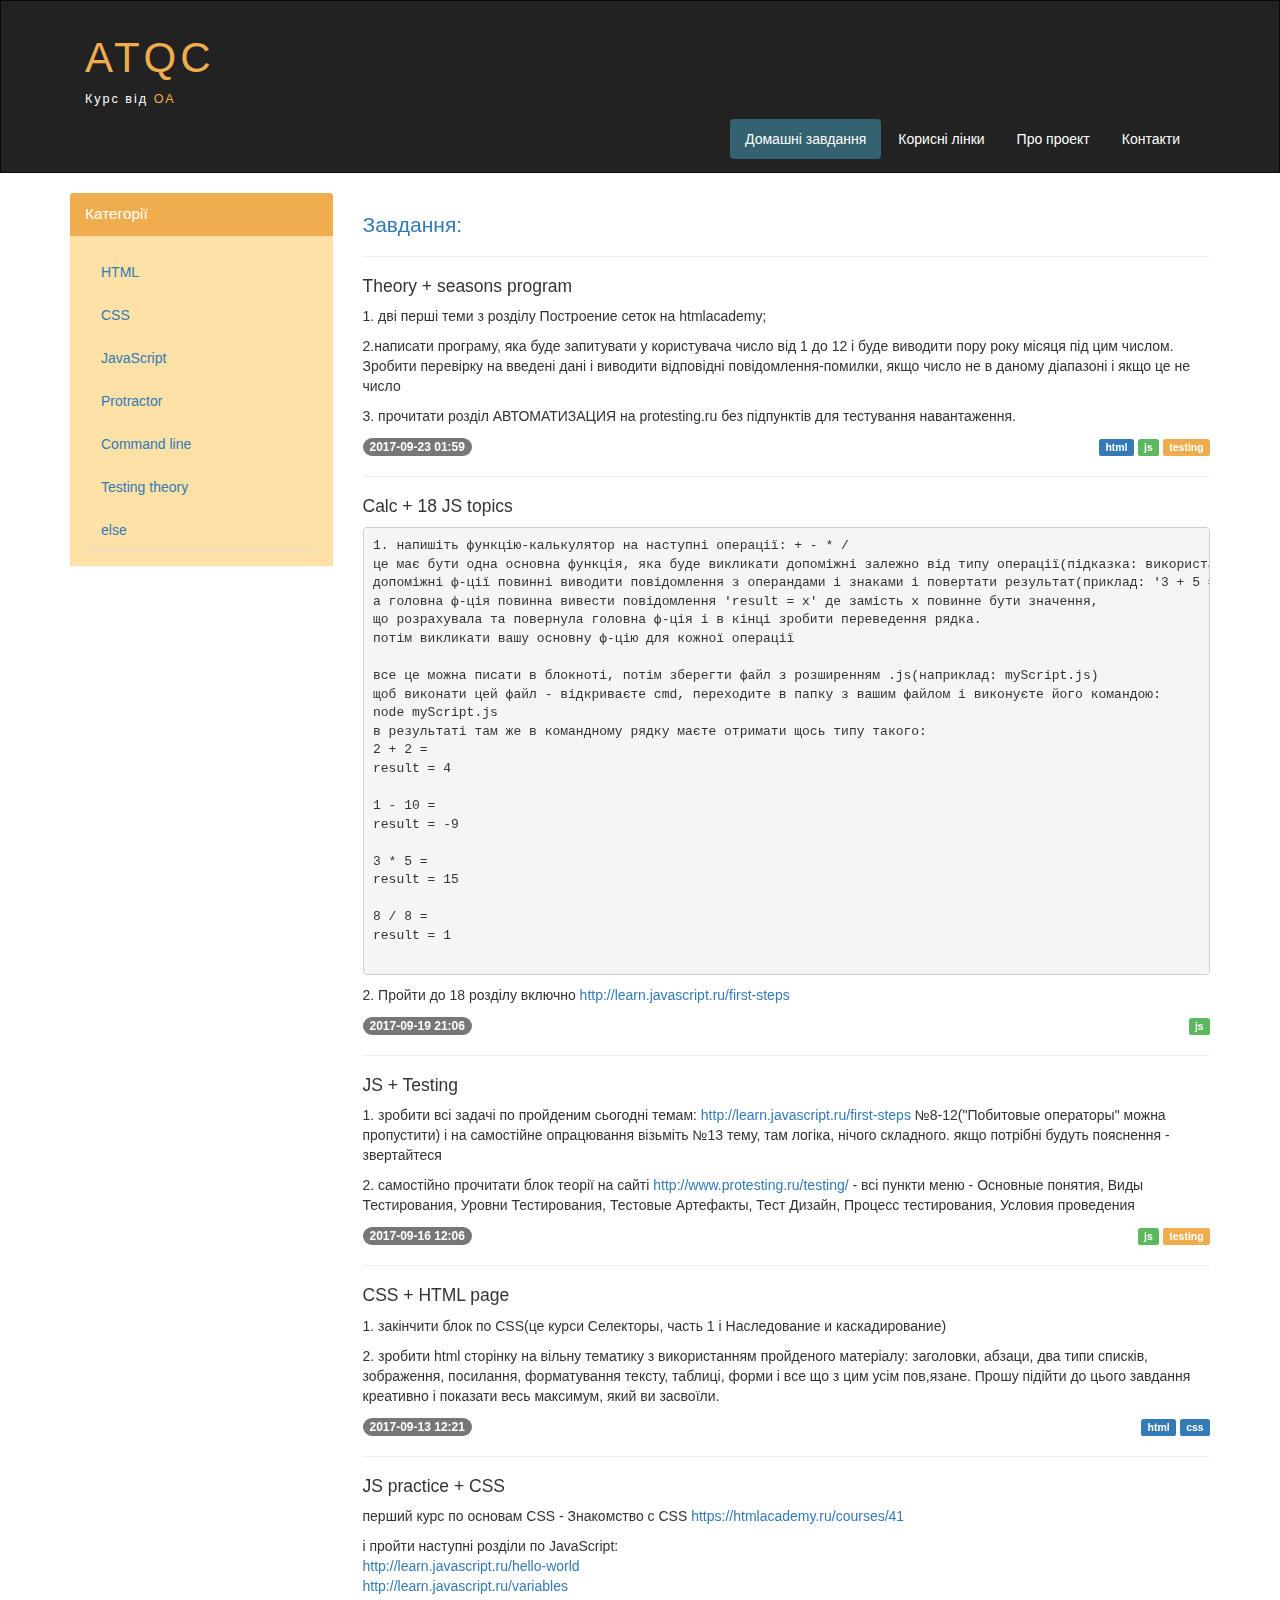
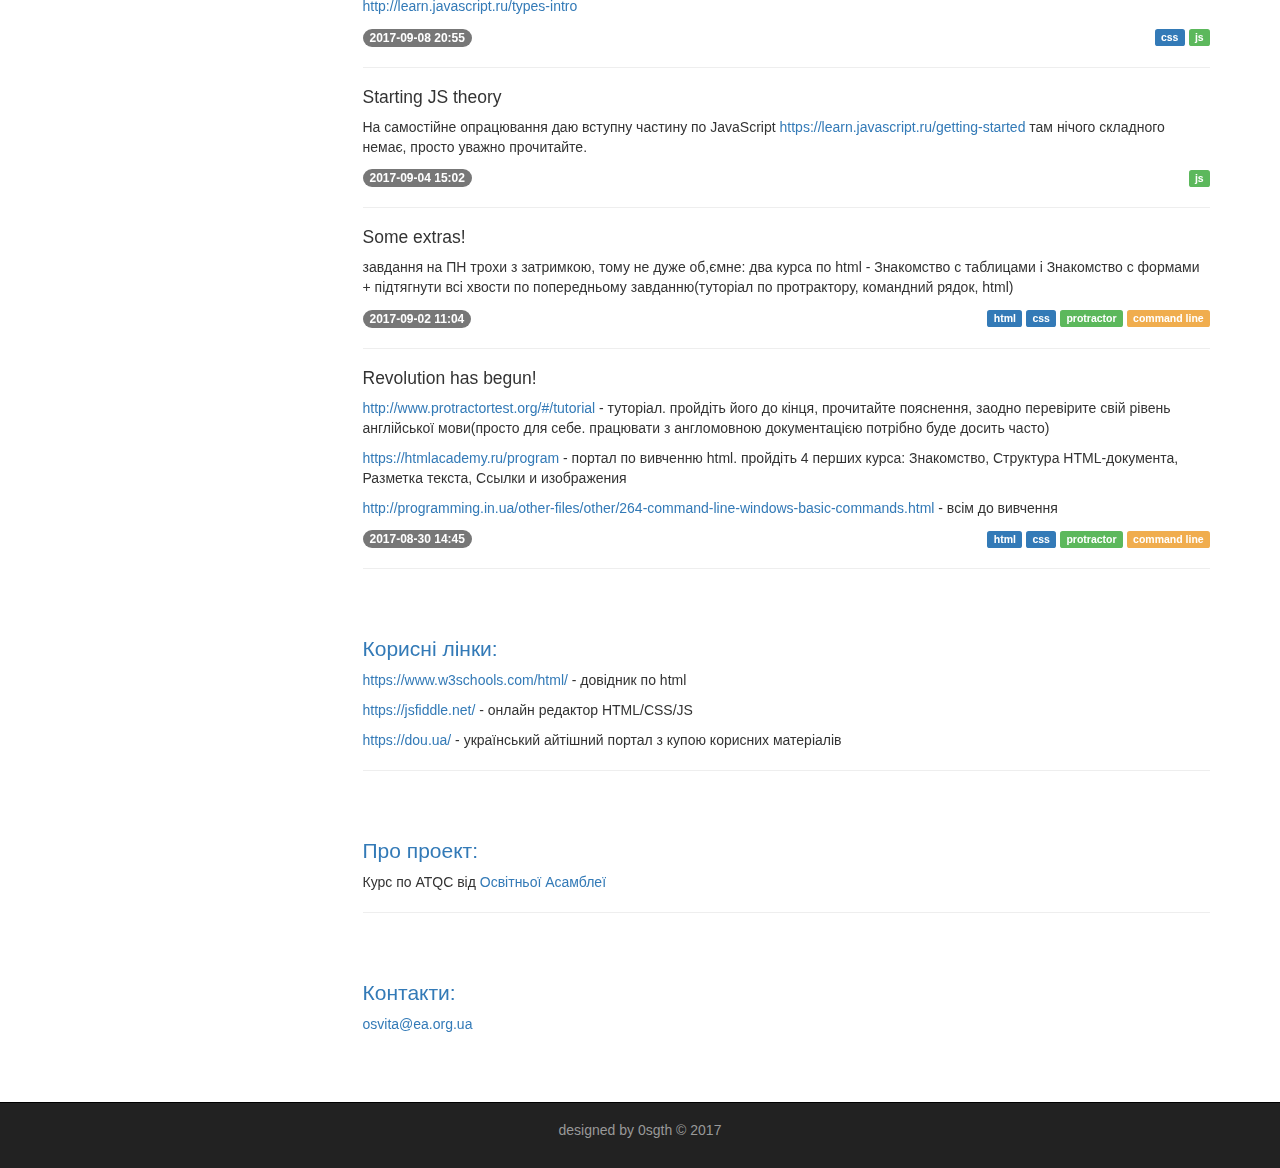
==== index.html @ d5e4af65 "minor changes" ====
<!DOCTYPE html>
<html lang="en">
<head>
    <meta charset="utf-8">
    <meta http-equiv="X-UA-Compatible" content="IE=edge">
    <meta name="viewport" content="width=device-width, initial-scale=1">
    <!-- The above 3 meta tags *must* come first in the head; any other head content must come *after* these tags -->
    <title>ATQC - домашні завдання</title>

    <!-- Bootstrap -->
    <link href="assets/css/bootstrap.min.css" rel="stylesheet">
    <!-- Main custom style -->
    <link href="assets/css/style.css" rel="stylesheet">

    <!-- HTML5 shim and Respond.js for IE8 support of HTML5 elements and media queries -->
    <!-- WARNING: Respond.js doesn't work if you view the page via file:// -->
    <!--[if lt IE 9]>
    <script src="https://oss.maxcdn.com/html5shiv/3.7.2/html5shiv.min.js"></script>
    <script src="https://oss.maxcdn.com/respond/1.4.2/respond.min.js"></script>
    <![endif]-->
    <link rel="icon"
          type="image/ico"
          href="assets/favicon.ico">
</head>
<body>

    <div class="container-fluid">
        <div class="row">

            <nav role="navigation" class="navbar navbar-inverse">
                <div class="container">
                    <div class="navbar-header header">
                        <div class="container">
                            <div id="row">
                                <div class="col-lg-12"></div>
                                <h1><a href="#">ATQC</a></h1>
                                <p>Курс від <a href="https://ea.org.ua">ОА</a></p>
                            </div>
                        </div>

                        <button type="button" data-target="#navbarCollapse" data-toggle="collapse" class="navbar-toggle">

                            <span class="sr-only">Toggle Navigation</span>
                            <span class="icon-bar"></span>
                            <span class="icon-bar"></span>
                            <span class="icon-bar"></span>
                        </button>
                    </div>

                    <div id="navbarCollapse" class="collapse navbar-collapse navbar-right">
                        <ul class="nav nav-pills">
                            <li class="active"><a href="#">Домашні завдання</a></li>
                            <li><a href="#Useful_Links">Корисні лінки</a></li>
                            <li><a href="#About_project">Про проект</a></li>
                            <li><a href="#Contacts">Контакти</a></li>
                            <!--<li class="dropdown" id="menuLogin">
                                <a class="dropdown-toggle" href="#" data-toggle="dropdown" id="navLogin">Увійти <span class="caret"></span></a>
                                <div class="dropdown-menu" style="padding:17px;">
                                    <form class="form" id="formLogin">
                                        <input name="username" id="username" type="text" placeholder="Логін">
                                        <input name="password" id="password" type="password" placeholder="Пароль"><br>
                                        <button type="button" id="btnLogin" class="btn">Вхід</button>
                                    </form>
                                </div>
                            </li>-->

                            <!--<div class="col-sm-3 col-md-3">
                                <form class="navbar-form" role="search">
                                    <div class="input-group">
                                        <input id="searchForm" type="text" class="form-control" placeholder="Пошук" name="q">
                                        <div class="input-group-btn">
                                            <button id="searchButton" class="btn btn-default" type="submit"><i class="glyphicon glyphicon-search"></i></button>
                                        </div>
                                    </div>
                                </form>
                            </div>-->

                        </ul>

                    </div>

                </div>

            </nav>

        </div>

    </div>

    <div class="wrapper">
        <div class="container">
            <div class="row">

                <div class="col-lg-9 col-lg-push-3">
                    <h2 id="Tasks"><a href="#">Завдання:</a></h2>
                    <!--<hr>
                    <h3>Alice in Wonderland, part dos</h3>
                    <p>'You ought to be ashamed of yourself for asking such a simple question,' added the Gryphon; and then they both sat silent and looked at poor Alice, who felt ready to sink into the earth. At last the Gryphon said to the Mock Turtle, 'Drive on, old fellow! Don't be all day about it!' and he went on in these words:
                        'Yes, we went to school in the sea, though you mayn't believe it—'
                        'I never said I didn't!' interrupted Alice.
                        'You did,' said the Mock Turtle.</p>
                    <div>
                        <span class="badge">2012-08-02 20:47:04</span>
                        <div class="pull-right">
                            <span class="label label-default">other</span>
                            <span class="label label-primary">html</span>
                            <span class="label label-primary">css</span>
                            <span class="label label-success">js</span>
                            <span class="label label-success">protractor</span>
                            <span class="label label-warning">command line</span>
                            <span class="label label-warning">testing</span>
                        </div>
                    </div>-->
                    <hr>

                    <h3>Theory + seasons program</h3>
                    <p>1. дві перші теми з розділу Построение сеток на htmlacademy; </p>
                    <p>2.написати програму, яка буде запитувати у користувача число від 1 до 12 і буде виводити пору року місяця під цим числом. Зробити перевірку на введені дані і виводити відповідні повідомлення-помилки, якщо число не в даному діапазоні і якщо це не число</p>
                    <p>3. прочитати розділ АВТОМАТИЗАЦИЯ на protesting.ru без підпунктів для тестування навантаження.
                    </p>

                    <div>
                        <span class="badge">2017-09-23 01:59</span>
                        <div class="pull-right">
                            <span class="label label-primary">html</span>
                            <span class="label label-success">js</span>
                            <span class="label label-warning">testing</span>
                        </div>
                    </div>

                    <hr>

                    <h3>Calc + 18 JS topics</h3>

                        <pre>
1. напишіть функцію-калькулятор на наступні операції: + - * /
це має бути одна основна функція, яка буде викликати допоміжні залежно від типу операції(підказка: використати if)
допоміжні ф-ції повинні виводити повідомлення з операндами і знаками і повертати результат(приклад: '3 + 5 = ')
а головна ф-ція повинна вивести повідомлення 'result = x' де замість х повинне бути значення,
що розрахувала та повернула головна ф-ція і в кінці зробити переведення рядка.
потім викликати вашу основну ф-цію для кожної операції

все це можна писати в блокноті, потім зберегти файл з розширенням .js(наприклад: myScript.js)
щоб виконати цей файл - відкриваєте cmd, переходите в папку з вашим файлом і виконуєте його командою:
node myScript.js
в результаті там же в командному рядку маєте отримати щось типу такого:
2 + 2 =
result = 4

1 - 10 =
result = -9

3 * 5 =
result = 15

8 / 8 =
result = 1
                        </pre>


                    <p>
                        2. Пройти до 18 розділу включно <a href="http://learn.javascript.ru/first-steps">http://learn.javascript.ru/first-steps</a>
                    </p>

                    <div>
                        <span class="badge">2017-09-19 21:06</span>
                        <div class="pull-right">
                            <span class="label label-success">js</span>
                        </div>
                    </div>

                    <hr>

                    <h3>JS + Testing</h3>
                    <p>
                        1. зробити всі задачі по пройденим сьогодні темам:
                        <a href="http://learn.javascript.ru/first-steps">http://learn.javascript.ru/first-steps</a> №8-12("Побитовые операторы" можна пропустити) і на самостійне опрацювання візьміть №13 тему, там логіка, нічого складного. якщо потрібні будуть пояснення - звертайтеся
                    </p>
                    <p>
                        2. самостійно прочитати блок теорії на сайті <a href="http://www.protesting.ru/testing/">http://www.protesting.ru/testing/</a> - всі пункти меню - Основные понятия, Виды Тестирования, Уровни Тестирования, Тестовые Артефакты, Тест Дизайн, Процесс тестирования, Условия проведения
                    </p>

                    <div>
                        <span class="badge">2017-09-16 12:06</span>
                        <div class="pull-right">
                            <span class="label label-success">js</span>
                            <span class="label label-warning">testing</span>
                        </div>
                    </div>

                    <hr>

                    <h3>CSS + HTML page</h3>
                    <p>1. закінчити блок по CSS(це курси Селекторы, часть 1 і Наследование и каскадирование)</p>
                    <p>2. зробити html сторінку на вільну тематику з використанням пройденого матеріалу: заголовки, абзаци, два типи списків, зображення, посилання, форматування тексту, таблиці, форми і все що з цим усім пов,язане. Прошу підійти до цього завдання креативно і показати весь максимум, який ви засвоїли.
                    </p>

                    <div>
                        <span class="badge">2017-09-13 12:21</span>
                        <div class="pull-right">
                            <span class="label label-primary">html</span>
                            <span class="label label-primary">css</span>
                        </div>
                    </div>

                    <hr>

                    <h3>JS practice + CSS</h3>
                    <p>перший курс по основам CSS - Знакомство с CSS <a href="https://htmlacademy.ru/courses/41">https://htmlacademy.ru/courses/41</a></p>
                    <p>і пройти наступні розділи по JavaScript:<br>
                        <a href="http://learn.javascript.ru/hello-world">http://learn.javascript.ru/hello-world</a><br>
                        <a href="http://learn.javascript.ru/variables">http://learn.javascript.ru/variables</a><br>
                        <a href="http://learn.javascript.ru/types-intro">http://learn.javascript.ru/types-intro</a></p>

                    <div>
                        <span class="badge">2017-09-08 20:55</span>
                        <div class="pull-right">
                            <span class="label label-primary">css</span>
                            <span class="label label-success">js</span>
                        </div>
                    </div>

                    <hr>

                    <h3>Starting JS theory</h3>
                    <p>На самостійне опрацювання даю вступну частину по JavaScript <a href="https://learn.javascript.ru/getting-started">https://learn.javascript.ru/getting-started</a> там нічого складного немає, просто уважно прочитайте.</p>

                    <div>
                        <span class="badge">2017-09-04 15:02</span>
                        <div class="pull-right">
                            <span class="label label-success">js</span>
                        </div>
                    </div>

                    <hr>

                    <h3>Some extras!</h3>
                    <p>завдання на ПН трохи з затримкою, тому не дуже об,ємне: два курса по html - Знакомство с таблицами і Знакомство с формами
                        + підтягнути всі хвости по попередньому завданню(туторіал по протрактору, командний рядок, html)</p>

                    <div>
                        <span class="badge">2017-09-02 11:04</span>
                        <div class="pull-right">
                            <span class="label label-primary">html</span>
                            <span class="label label-primary">css</span>
                            <span class="label label-success">protractor</span>
                            <span class="label label-warning">command line</span>
                        </div>
                    </div>

                    <hr>

                    <h3>Revolution has begun!</h3>
                    <p><a href="http://www.protractortest.org/#/tutorial">http://www.protractortest.org/#/tutorial</a> - туторіал. пройдіть його до кінця, прочитайте пояснення, заодно перевірите свій рівень англійської мови(просто для себе. працювати з англомовною документацією потрібно буде досить часто)</p>
                    <p><a href="https://htmlacademy.ru/program">https://htmlacademy.ru/program</a> - портал по вивченню html. пройдіть 4 перших курса: Знакомство, Структура HTML-документа, Разметка текста, Ссылки и изображения</p>
                    <p><a href="http://programming.in.ua/other-files/other/264-command-line-windows-basic-commands.html">http://programming.in.ua/other-files/other/264-command-line-windows-basic-commands.html</a> - всім до вивчення</p>

                    <div>
                        <span class="badge">2017-08-30 14:45</span>
                        <div class="pull-right">
                            <span class="label label-primary">html</span>
                            <span class="label label-primary">css</span>
                            <span class="label label-success">protractor</span>
                            <span class="label label-warning">command line</span>
                        </div>
                    </div>
                    <hr>

                    <div class="margin-8"></div>

                    <div>
                        <h2 id="Useful_Links"><a href="#Useful_Links">Корисні лінки:</a></h2>
                        <p><a href="https://www.w3schools.com/html/">https://www.w3schools.com/html/</a> - довідник по html</p>
                        <p><a href="https://jsfiddle.net">https://jsfiddle.net/</a> - онлайн редактор HTML/CSS/JS</p>
                        <p><a href="https://dou.ua/">https://dou.ua/</a> - український айтішний портал з купою корисних матеріалів</p>
                    </div>
                    <hr>

                    <div class="margin-8"></div>

                    <div>
                        <h2 id="About_project"><a href="#About_project">Про проект:</a></h2>
                        <p>Курс по ATQC від <a href="https://ea.org.ua">Освітньої Асамблеї</a></p>
                    </div>
                    <hr>

                    <div class="margin-8"></div>

                    <div>
                        <h2 id="Contacts"><a href="#Contacts">Контакти:</a></h2>
                        <p><a href="mailto:osvita@ea.org.ua">osvita@ea.org.ua</a></p>
                    </div>

                    <div class="margin-8"></div>



                </div>

                <div class="col-lg-3 col-lg-pull-9">

                    <!--
                    <div class="panel panel-info">
                      <div class="panel-heading"> <div class="sidebar-header">Пошук</div></div>
                      <div class="panel-body">
                        <form role="search">
                          <div class="form-group">
                            <div class="input-group">
                              <input type="search" class="form-control input-lg" placeholder="Ваш запит">

                              <div class="input-group-btn">
                                <button class="btn btn-default btn-lg" type="submit"><i class="glyphicon glyphicon-search"></i></button>
                              </div>
                            </div>
                          </div>
                        </form>
                      </div>
                    </div>
                    -->

                    <div class="panel panel-info">
                        <div class="panel-heading"><div class="sidebar-header">Категорії</div></div>
                        <div class="panel-body">

                            <ul class="nav nav-tabs nav-stacked">
                                <li><a href="#">HTML</a></li>
                                <li><a href="#">CSS</a></li>
                                <li><a href="#">JavaScript</a></li>
                                <li><a href="#">Protractor</a></li>
                                <li><a href="#">Command line</a></li>
                                <li><a href="#">Testing theory</a></li>
                                <li><a href="#">else</a></li>
                                <!--<li>

                                <li role="presentation" class="dropdown">
                                    <a class="dropdown-toggle" data-toggle="dropdown" href="#" role="button" aria-haspopup="true" aria-expanded="false">Розділ з підрозділами<span class="caret"></span></a>
                                    <ul class="dropdown-menu">
                                        <li><a href="#">Прикольні штучки</a></li>
                                        <li><a href="#">Прикольні дрючки</a></li>
                                        <li><a href="#">Прикольні шняжки</a></li>
                                    </ul>
                                </li>

                                </li>-->
                            </ul>

                        </div>
                    </div>

                </div>
            </div>
        </div>
    </div>
    <footer>
        <div class="container">
            <p class="text-center"> <a href="#">designed by 0sgth © 2017</a></p>
        </div>

    </footer>

    <!-- jQuery (necessary for Bootstrap's JavaScript plugins) -->
    <script src="https://ajax.googleapis.com/ajax/libs/jquery/1.11.3/jquery.min.js"></script>
    <!-- Include all compiled plugins (below), or include individual files as needed -->
    <script src="assets/js/bootstrap.min.js"></script>
</body>
</html>
---- assets/css/style.css ----
.header a, a:hover {
	color: #f0ad4e;
	text-decoration: none;
}

.header h1 {
	letter-spacing: 4px;
	font-size: 300%;
}

h3 {
	font-size: 125%;
}

#Tasks {
	font-size: 150%;
}

#Useful_Links {
	font-size: 150%;
}

#About_project {
	font-size: 150%;
}

#Contacts {
	font-size: 150%;
}

.header p {
	color: white !important;
	font-size: 90%;
	letter-spacing: 2px;
}

.nav-pills>li.active>a, .nav-pills>li.active>a:focus, .nav-pills>li.active>a:hover {
    color: #fff;
    background-color: #346270;
}

.nav-pills>li>a {
	color: #fff;
}

.nav-pills>li>a:hover {
	color: #fff;
	background-color: #346270;
}

.nav-tabs>li {
	float: none;
}

.navbar-inverse {
    padding: 1%;
    border-radius: 0;
}

@media (max-width: 767px) {
	.nav-pills>li {
		float: none;
	}

	.nav-pills{
		text-align: center;
	}

	.header h1{
		letter-spacing: 2px;
		font-size: 193%;
	}
	.header {
		text-align: center;
	}
}

.clear {
	clear: both;
	height: 63px;
}

.wrapper {
	min-height: 100%;
}

.item_label {
	text-align: center; ;
	padding: 2px;
}

.item_block {
	text-align: center;
}

.item_block img {
	margin-bottom: 5%;
	border-radius: 5px;
	border: solid 5px #dad7d5;
	/** width: 100%;  - краще вигладяє без вирівнювання по ширині**/ 
}

.margin-8 {
	margin-top: 8%;
}

.margin-2 {
	margin-top: 2%;
}

.panel {
	border: none;
}

.panel-body {
	background-color: rgba(249, 169, 0, 0.35);
}

.panel-info>.panel-heading {
	background-color: #f0ad4e;
	color: white;	
	border-color: transparent;
}

.sidebar-header {
	font-size: 110%;
	letter-spacing: 0px;
}

.input-lg {
	font-size: 90%;
}

.form-control {
	border-radius: 0px;			
}

.dropdown-menu {
  top: 0;
  left: 100%;
}

.glyphicon-search:before {
    color: white;
}

#searchButton {
	background-color: #333;
}

#searchForm {
	background-color: #333;
}

#password {	
	margin-top: 3px;
}	

#btnLogin {
	margin-top: 3px;
}

#itemImageDiv:hover img {
    width:400px;
}

#itemImage {
    width:150px;
    max-height: 600px;
    transition:width 0.5s ease;
}

img {
	max-height: 120px;
}

html, body {
	height: 100%;
}

footer {
	color: #666;
	background-color: #222;
	padding: 17px 0 18px 0;
	border-top: 1px solid #000;
}

footer a {
	color: #999;
}

footer a:hover {
	color: #efefef;
}
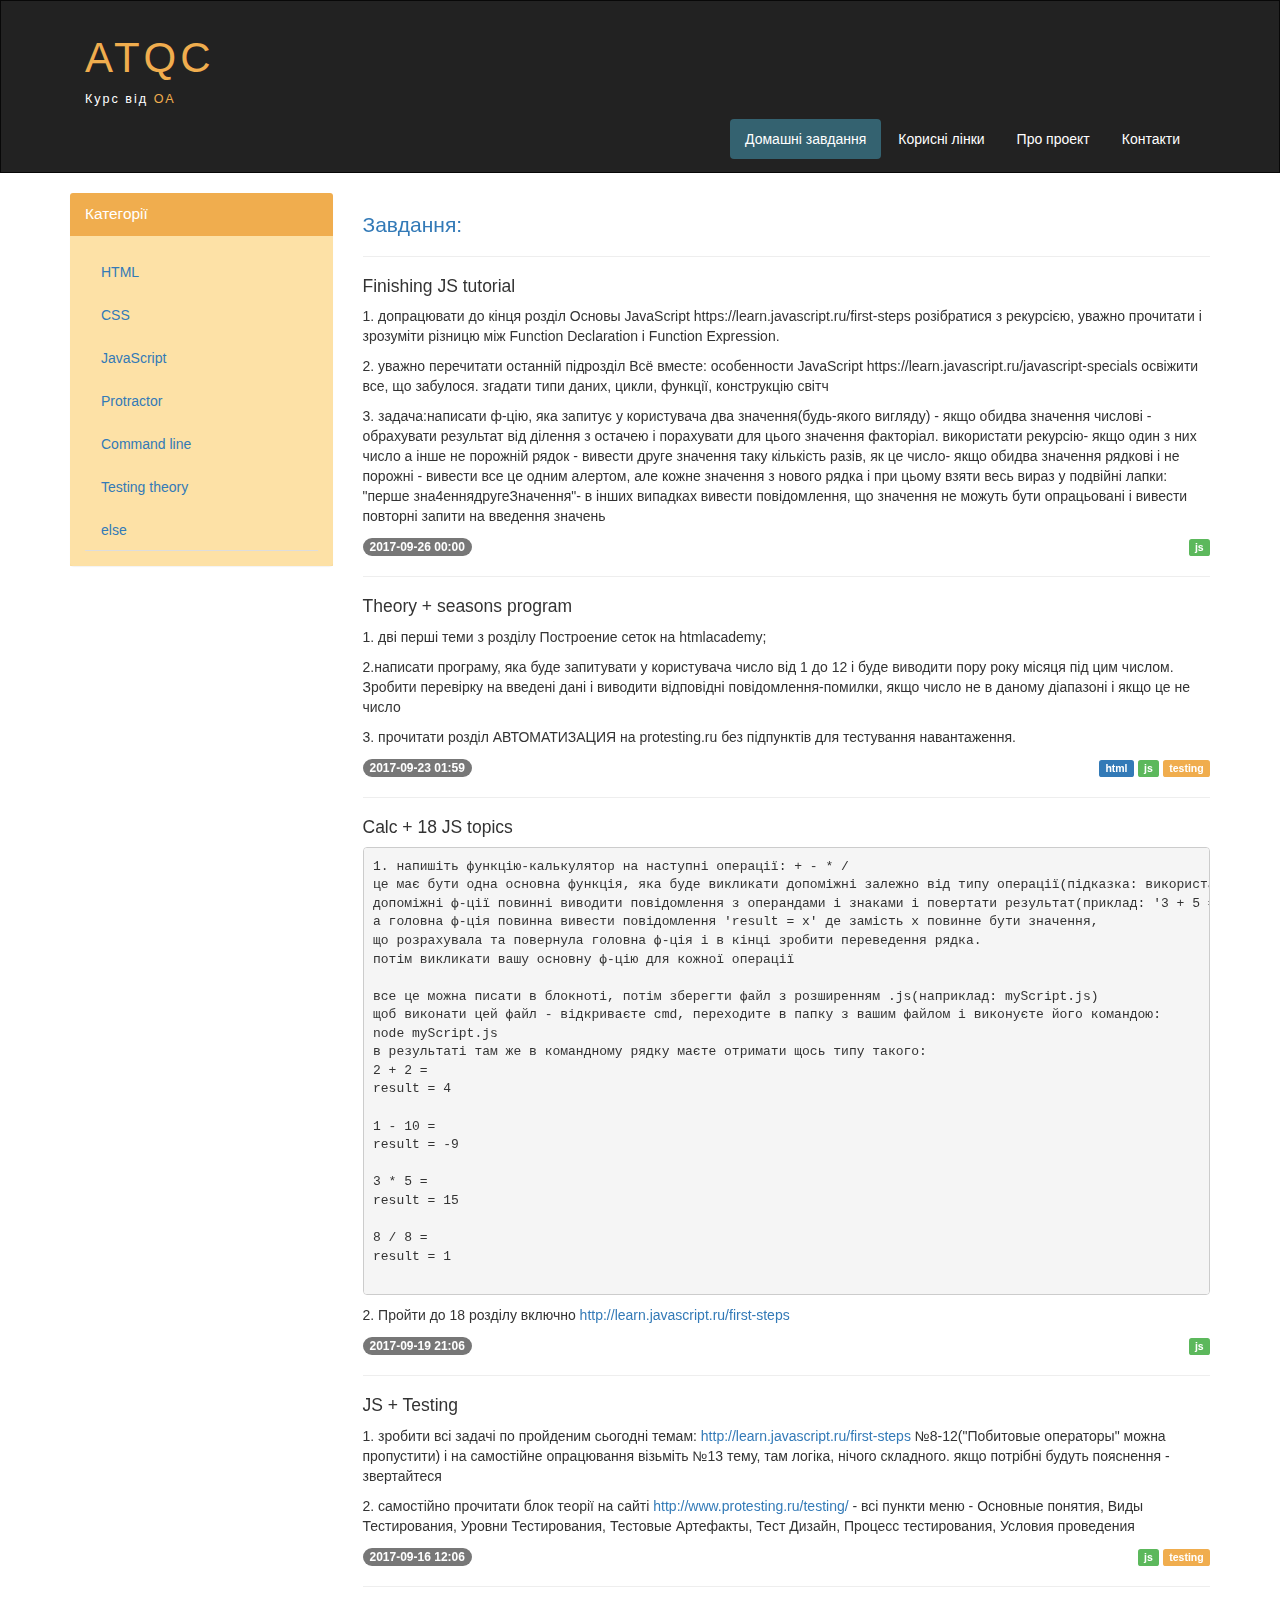
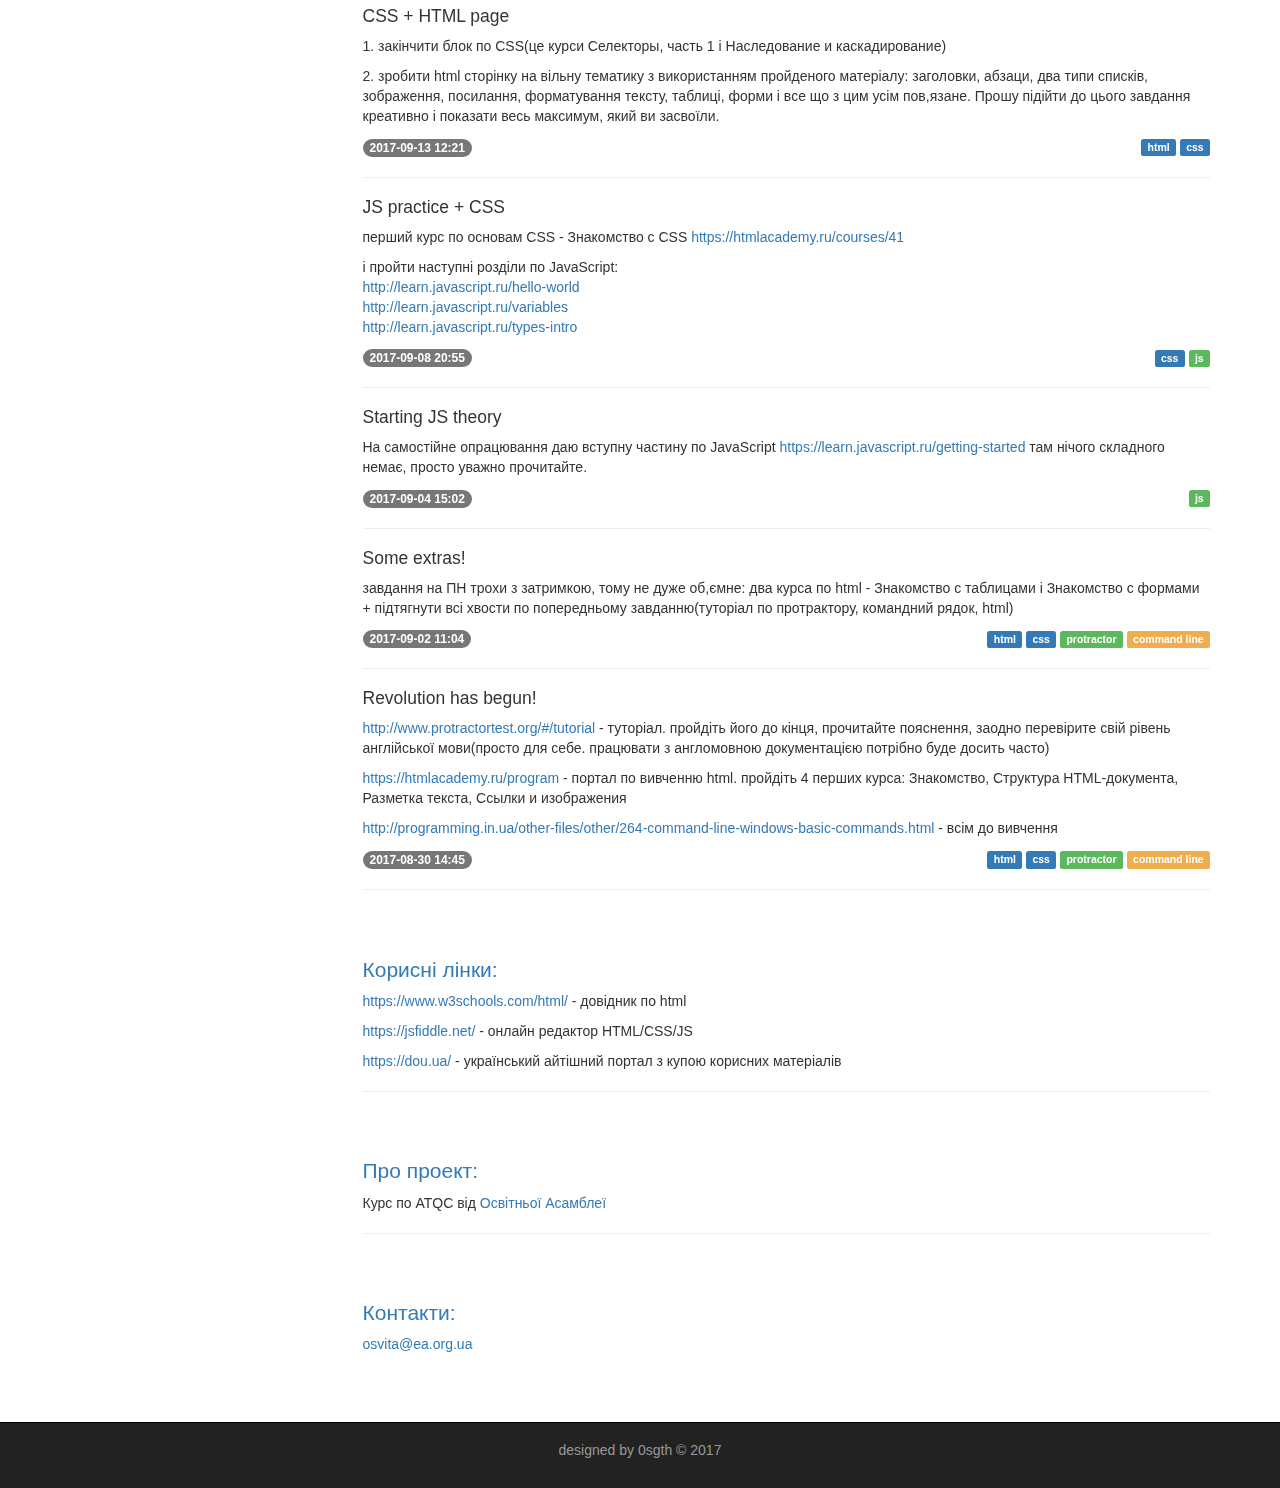
==== commit f3d7f6e1: "new task added" ====
--- a/index.html
+++ b/index.html
@@ -111,6 +111,31 @@
                             <span class="label label-warning">testing</span>
                         </div>
                     </div>-->
+
+                    <hr>
+
+                    <h3>Finishing JS tutorial</h3>
+                    <p>1. допрацювати до кінця розділ Основы JavaScript https://learn.javascript.ru/first-steps
+                        розібратися з рекурсією, уважно прочитати і зрозуміти різницю між Function Declaration і Function Expression. </p>
+                    <p>2. уважно перечитати останній підрозділ Всё вместе: особенности JavaScript https://learn.javascript.ru/javascript-specials
+                        освіжити все, що забулося. згадати типи даних, цикли, функції, конструкцію світч</p>
+                    <p>3. задача:написати ф-цію, яка запитує у користувача два значення(будь-якого вигляду)
+                        - якщо обидва значення числові - обрахувати результат від ділення з остачею
+                        і порахувати для цього значення факторіал. використати рекурсію- якщо один з них число
+                        а інше не порожній рядок - вивести друге значення таку кількість разів, як це число-
+                        якщо обидва значення рядкові і не порожні - вивести все це одним алертом,
+                        але кожне значення з нового рядка і при цьому взяти весь вираз у подвійні лапки:
+                        "перше зна4еннядругеЗначення"- в інших випадках вивести повідомлення,
+                        що значення не можуть бути опрацьовані і вивести повторні запити на введення значень
+                    </p>
+
+                    <div>
+                        <span class="badge">2017-09-26 00:00</span>
+                        <div class="pull-right">
+                            <span class="label label-success">js</span>
+                        </div>
+                    </div>
+
                     <hr>
 
                     <h3>Theory + seasons program</h3>
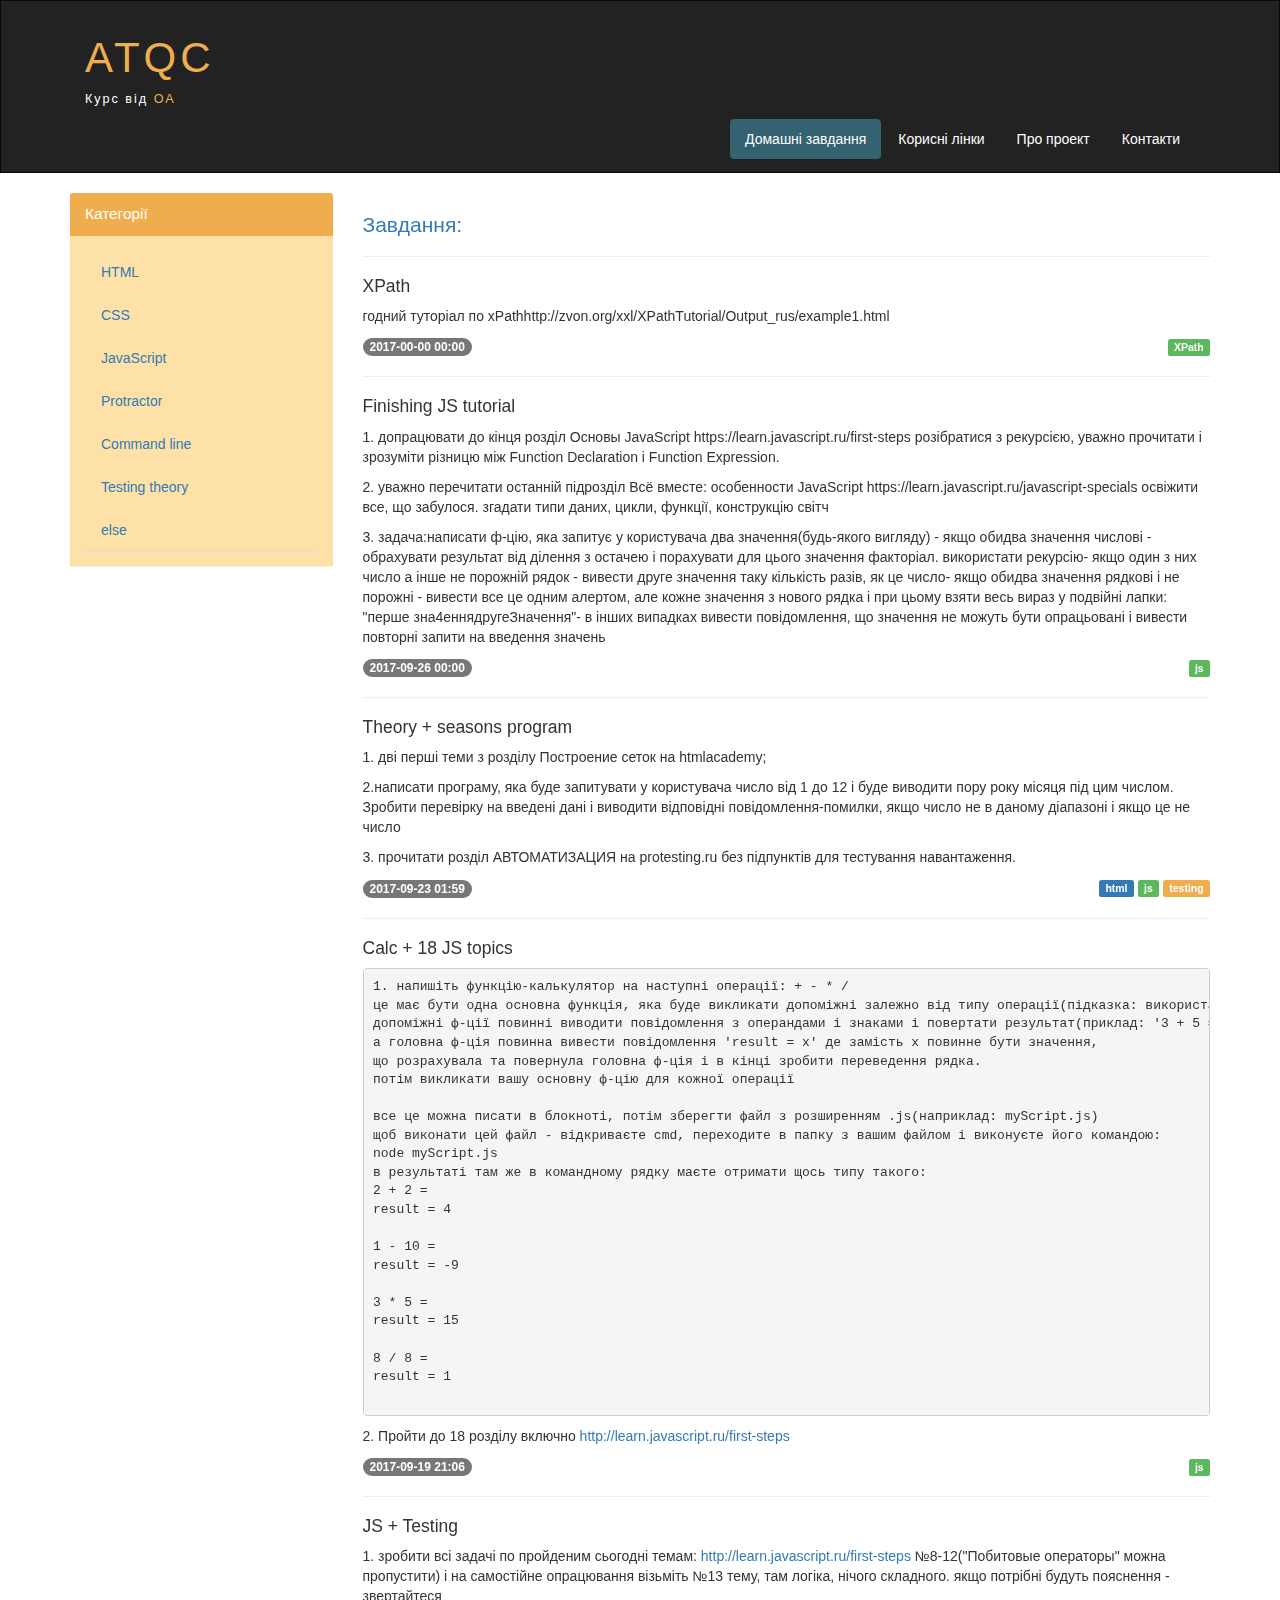
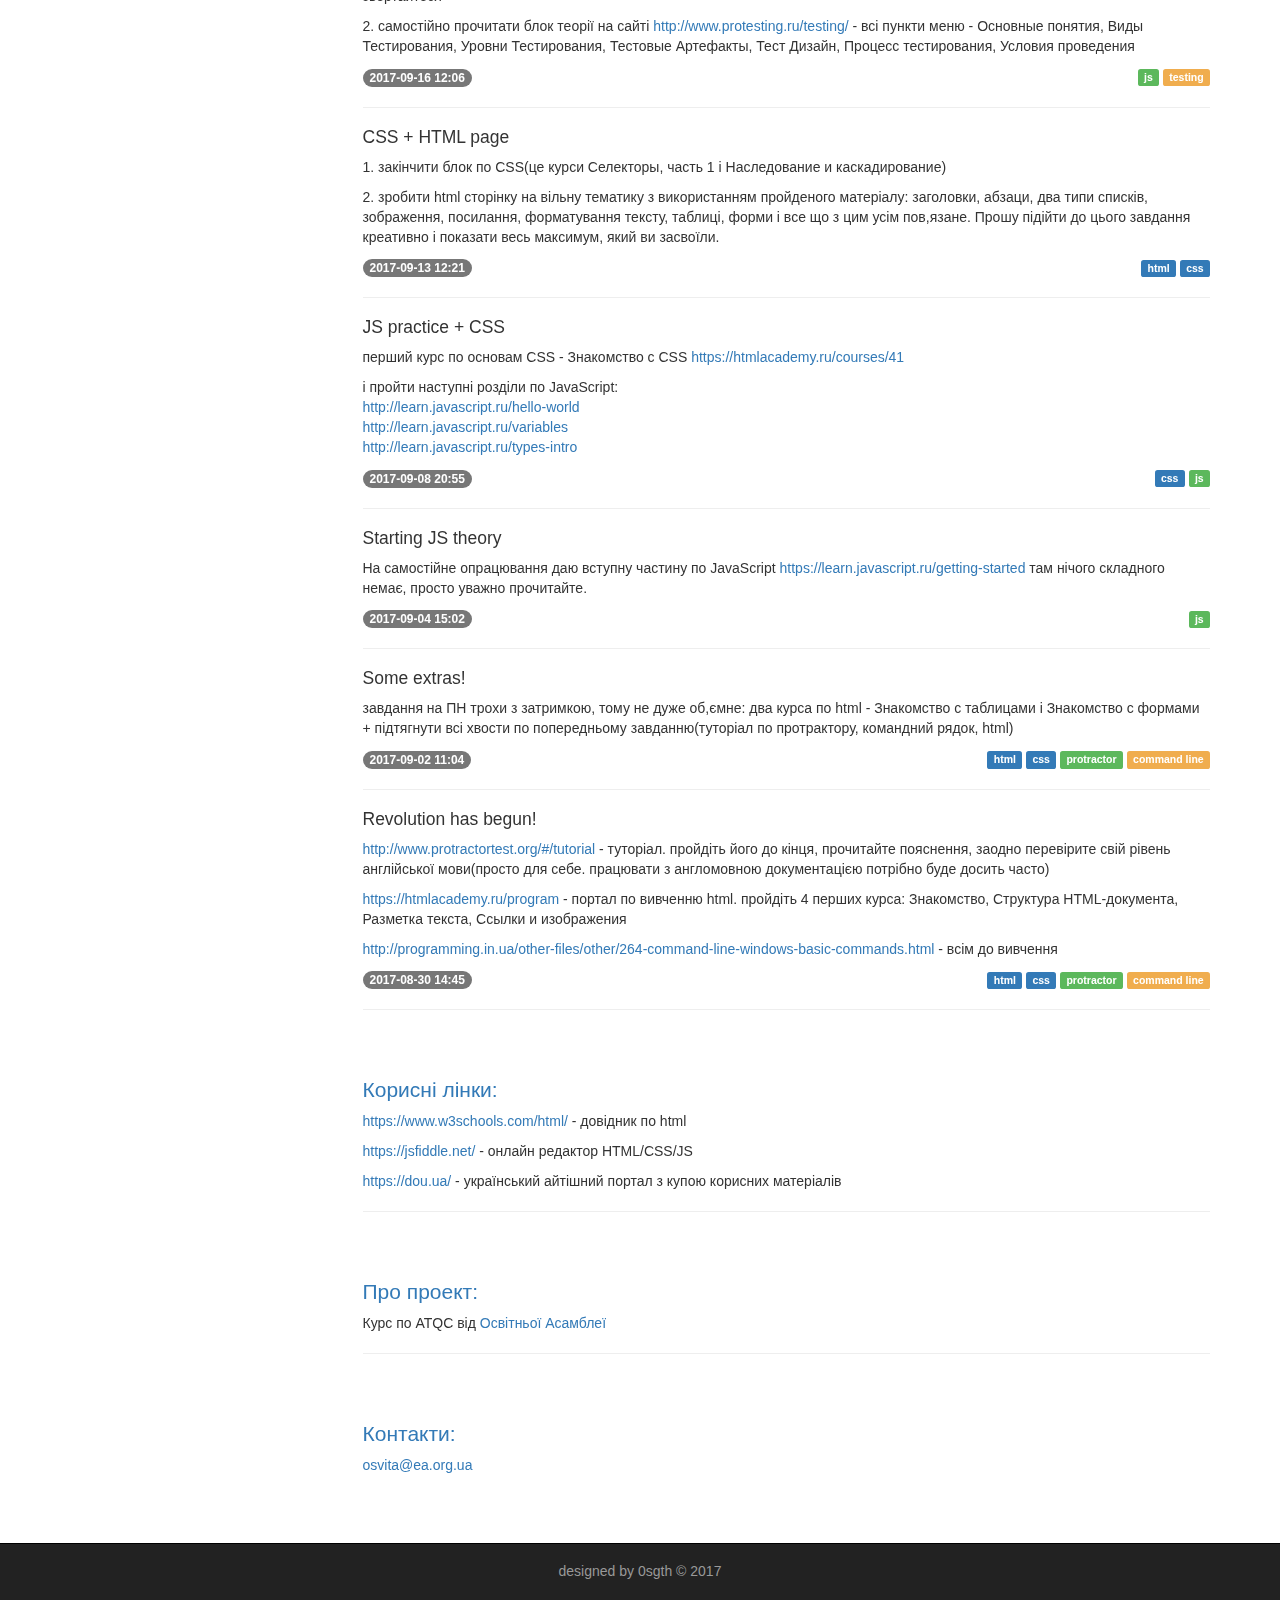
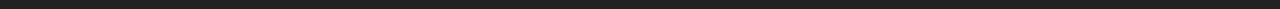
==== commit fe836af1: "new task added" ====
--- a/index.html
+++ b/index.html
@@ -114,6 +114,18 @@
 
                     <hr>
 
+                    <h3>XPath</h3>
+                    <p>годний туторіал по xPathhttp://zvon.org/xxl/XPathTutorial/Output_rus/example1.html</p>
+
+                    <div>
+                        <span class="badge">2017-00-00 00:00</span>
+                        <div class="pull-right">
+                            <span class="label label-success">XPath</span>
+                        </div>
+                    </div>
+
+                    <hr>
+
                     <h3>Finishing JS tutorial</h3>
                     <p>1. допрацювати до кінця розділ Основы JavaScript https://learn.javascript.ru/first-steps
                         розібратися з рекурсією, уважно прочитати і зрозуміти різницю між Function Declaration і Function Expression. </p>
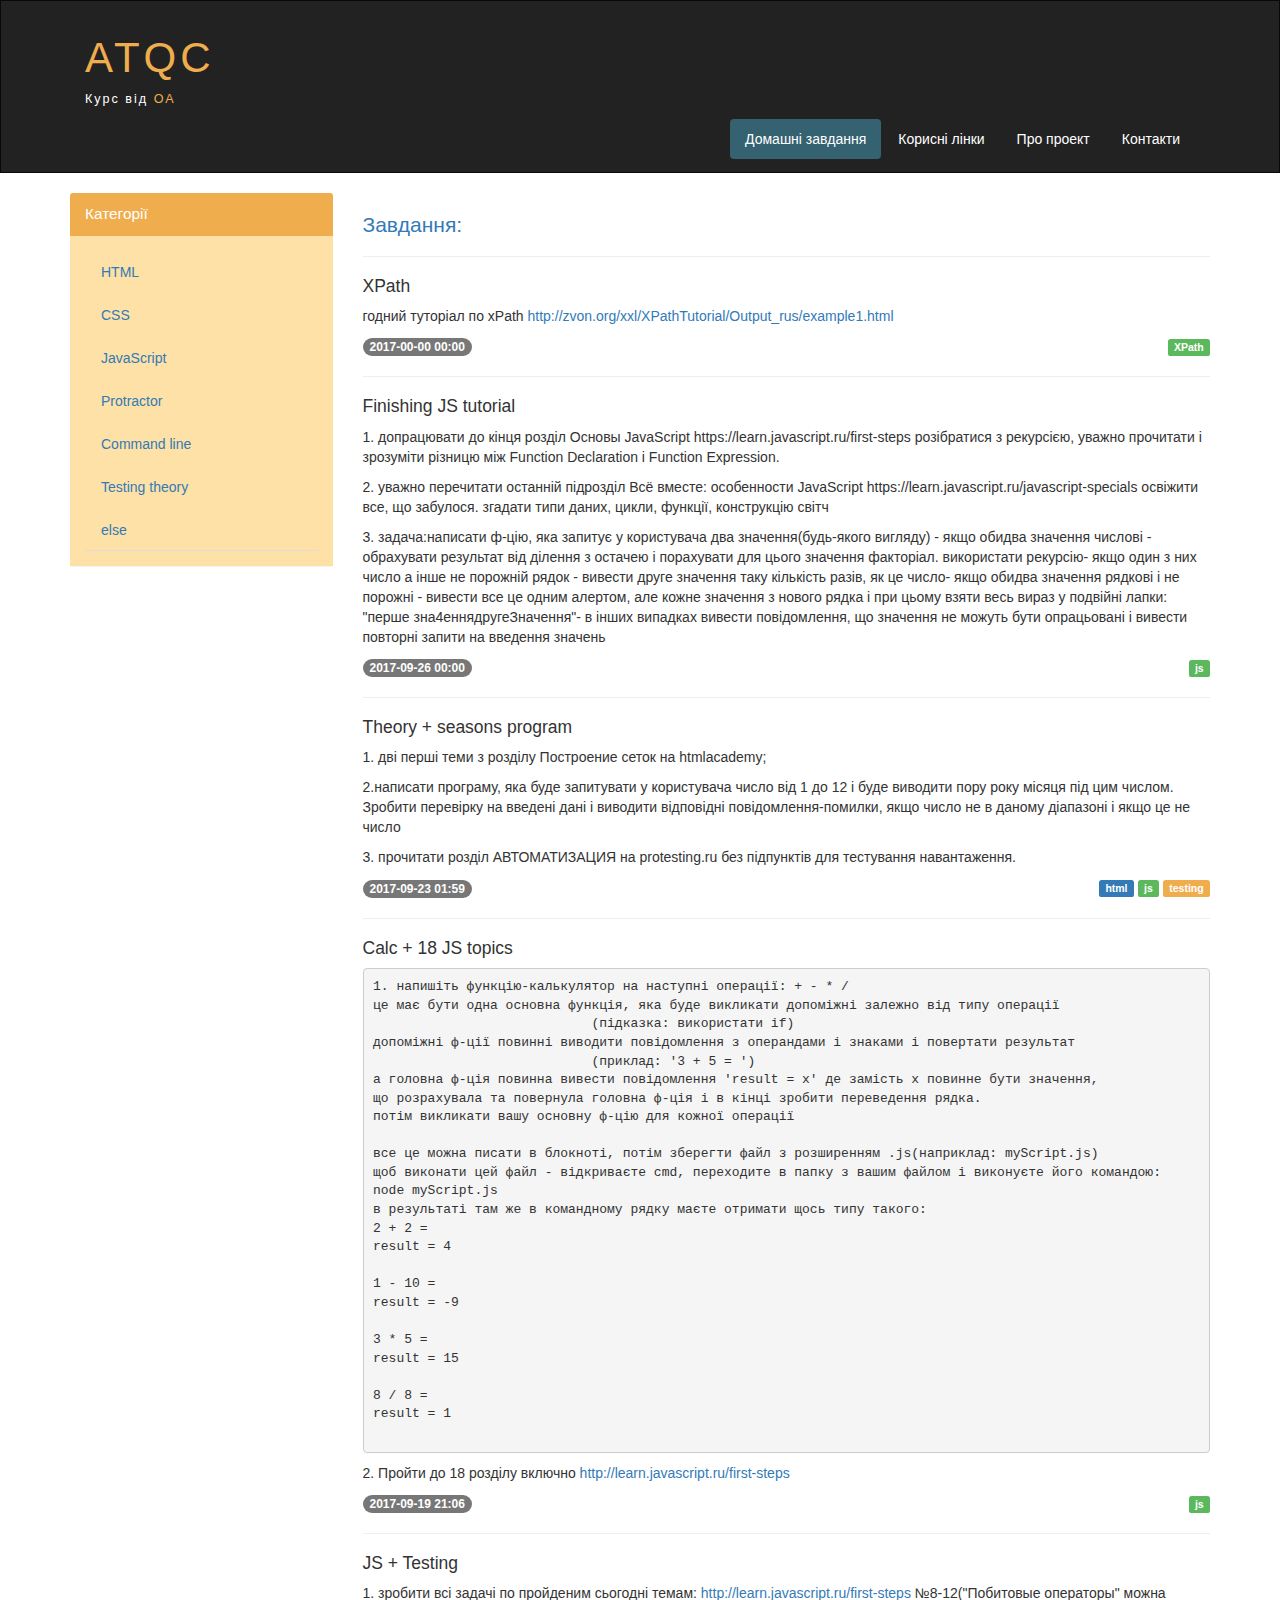
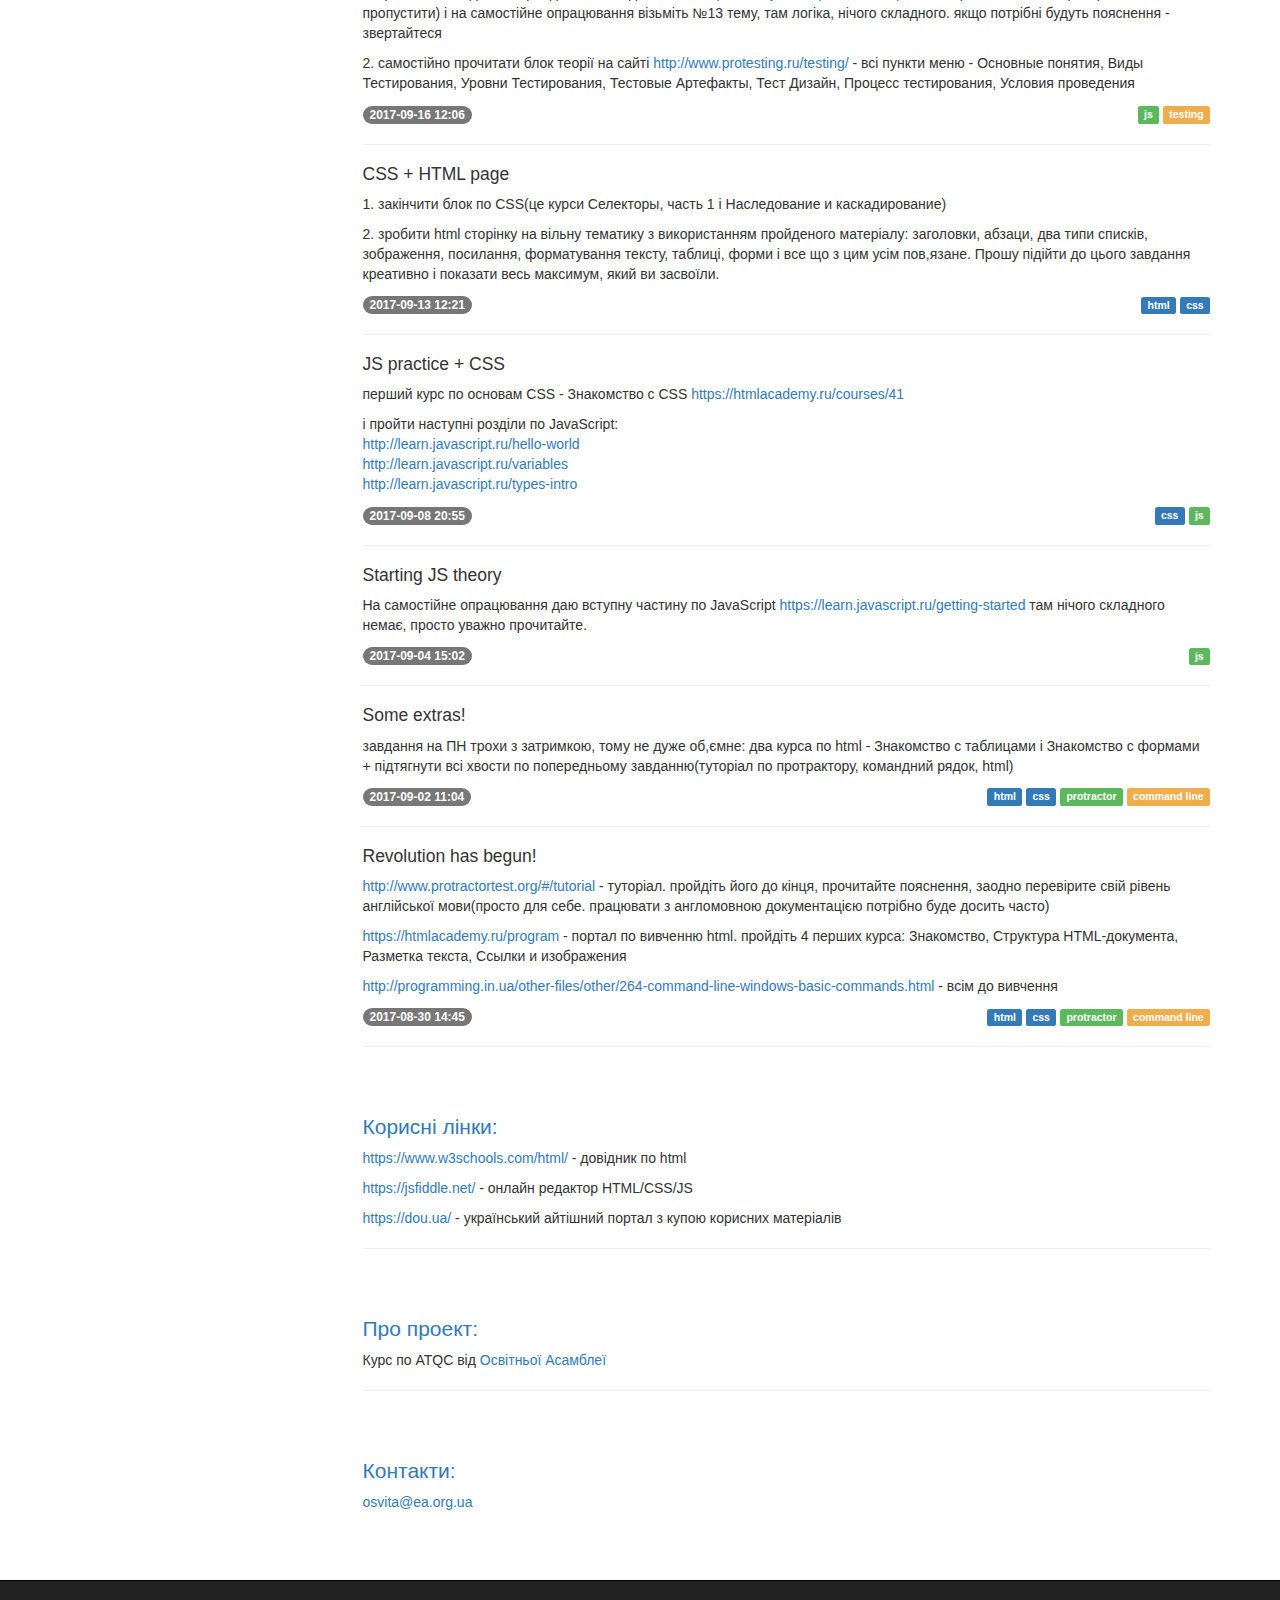
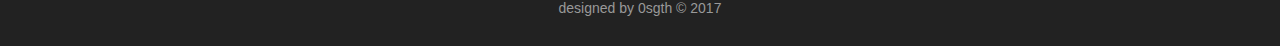
==== commit 711b9e03: "new task added" ====
--- a/index.html
+++ b/index.html
@@ -115,7 +115,8 @@
                     <hr>
 
                     <h3>XPath</h3>
-                    <p>годний туторіал по xPathhttp://zvon.org/xxl/XPathTutorial/Output_rus/example1.html</p>
+                    <p>годний туторіал по xPath <a href="http://zvon.org/xxl/XPathTutorial/Output_rus/example1.html">
+                        http://zvon.org/xxl/XPathTutorial/Output_rus/example1.html</a></p>
 
                     <div>
                         <span class="badge">2017-00-00 00:00</span>
@@ -171,8 +172,10 @@
 
                         <pre>
 1. напишіть функцію-калькулятор на наступні операції: + - * /
-це має бути одна основна функція, яка буде викликати допоміжні залежно від типу операції(підказка: використати if)
-допоміжні ф-ції повинні виводити повідомлення з операндами і знаками і повертати результат(приклад: '3 + 5 = ')
+це має бути одна основна функція, яка буде викликати допоміжні залежно від типу операції
+                            (підказка: використати if)
+допоміжні ф-ції повинні виводити повідомлення з операндами і знаками і повертати результат
+                            (приклад: '3 + 5 = ')
 а головна ф-ція повинна вивести повідомлення 'result = x' де замість х повинне бути значення,
 що розрахувала та повернула головна ф-ція і в кінці зробити переведення рядка.
 потім викликати вашу основну ф-цію для кожної операції
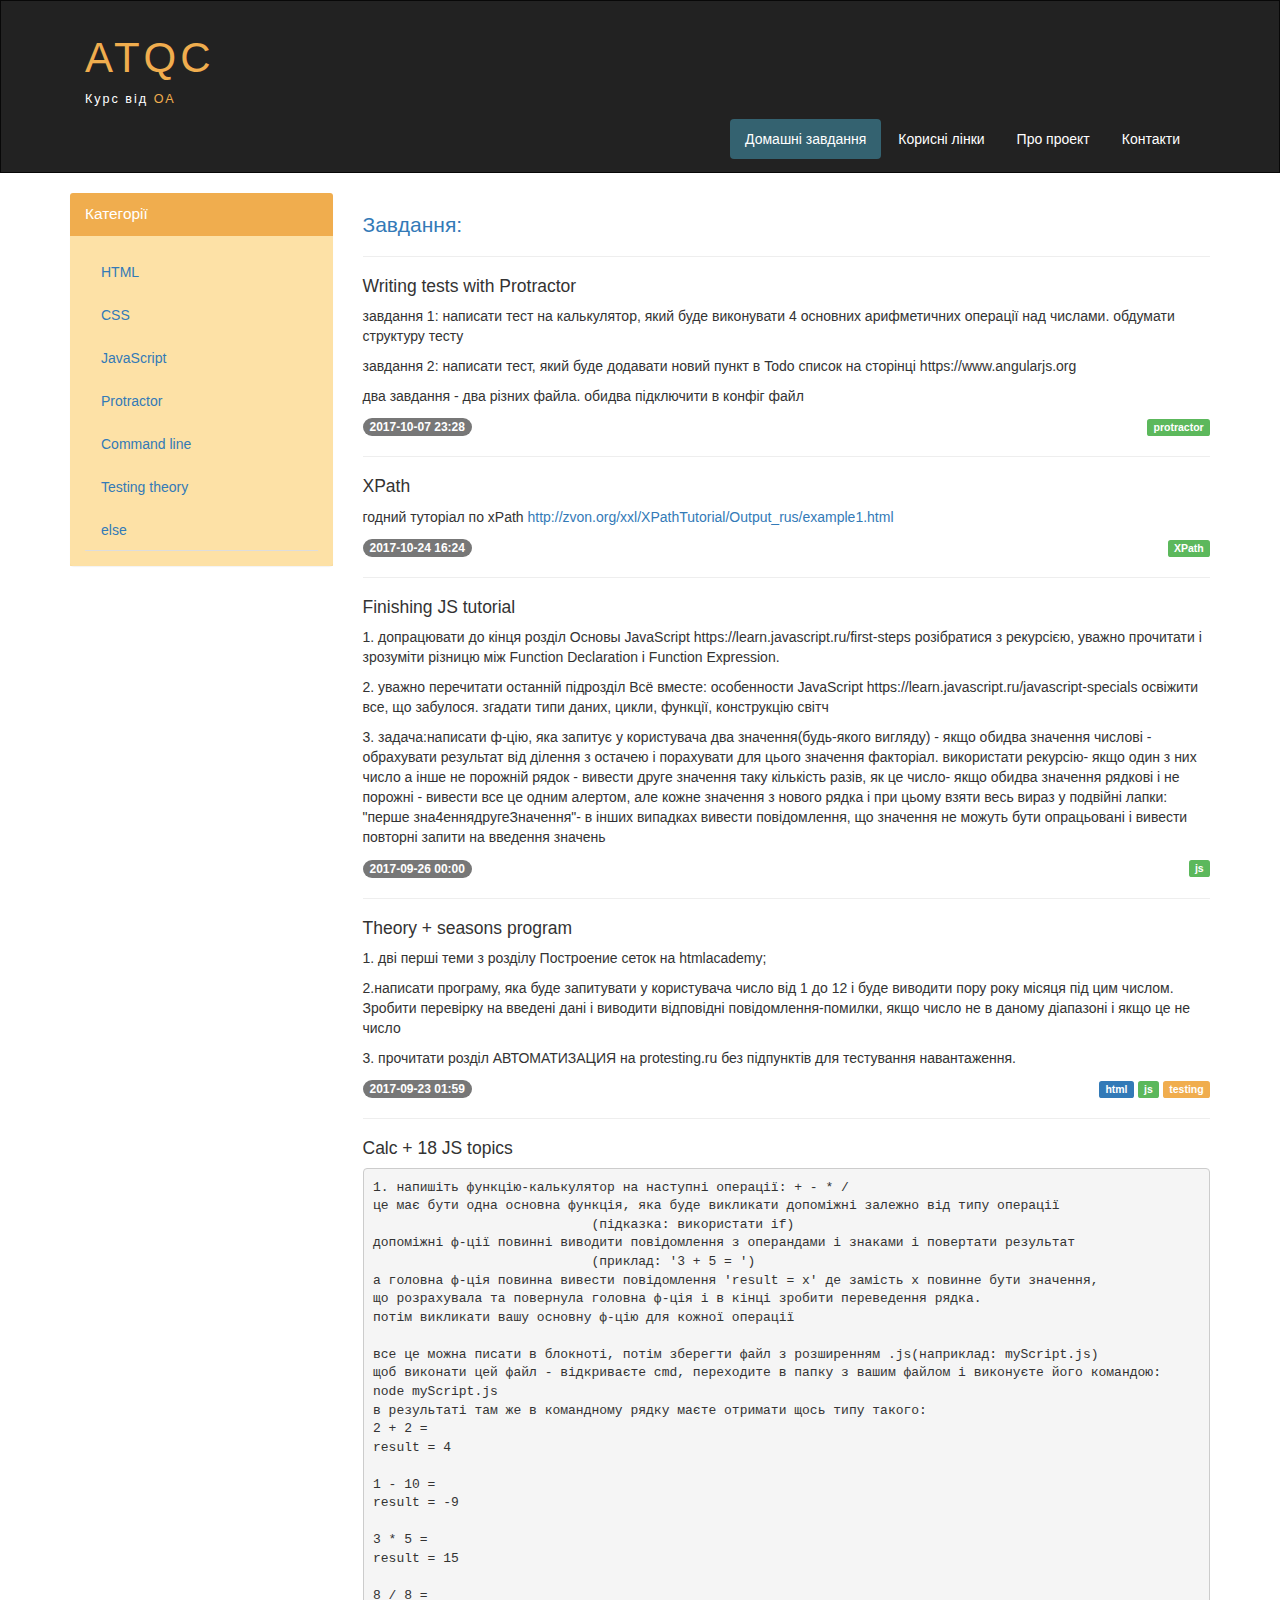
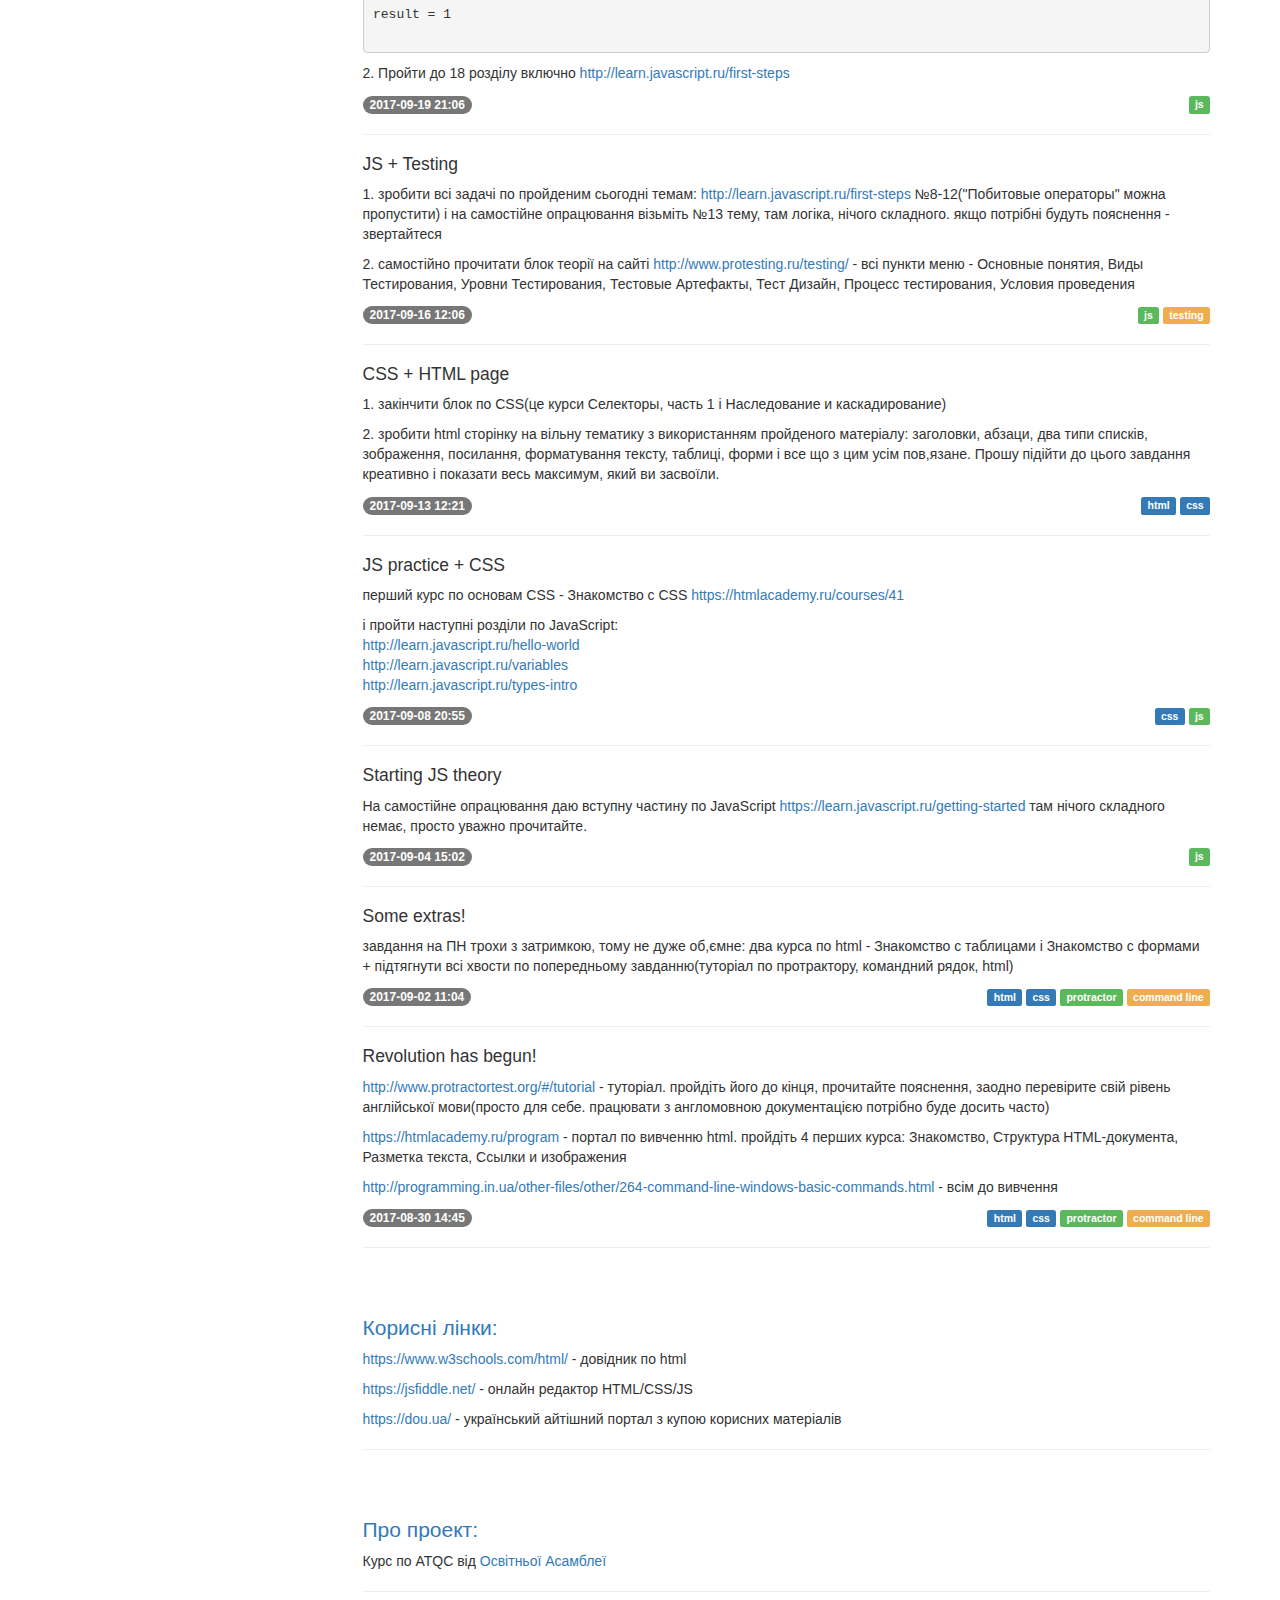
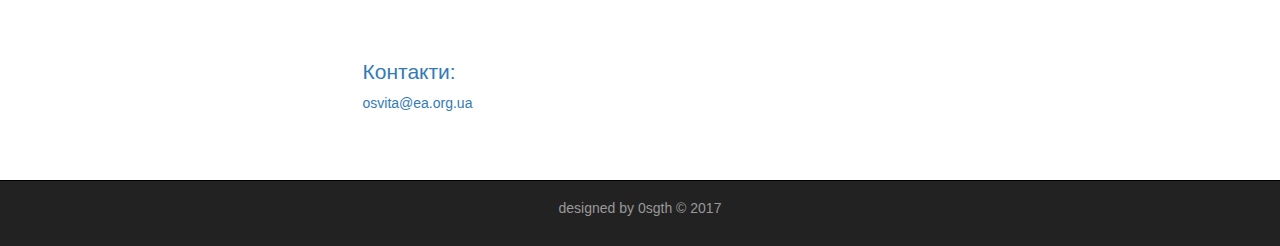
==== commit 0d4ddafe: "new task" ====
--- a/index.html
+++ b/index.html
@@ -111,6 +111,22 @@
                             <span class="label label-warning">testing</span>
                         </div>
                     </div>-->
+                    <hr>
+
+                    <h3>Writing tests with Protractor</h3>
+                    <p>завдання 1: написати тест на калькулятор, який буде виконувати 4 основних арифметичних
+                        операції над числами. обдумати структуру тесту</p>
+                    <p>завдання 2:
+                        написати тест, який буде додавати новий пункт в Todo список на сторінці
+                        https://www.angularjs.org</p>
+                    <p>два завдання - два різних файла. обидва підключити в конфіг файл</p>
+
+                    <div>
+                        <span class="badge">2017-10-07 23:28</span>
+                        <div class="pull-right">
+                            <span class="label label-success">protractor</span>
+                        </div>
+                    </div>
 
                     <hr>
 
@@ -119,11 +135,12 @@
                         http://zvon.org/xxl/XPathTutorial/Output_rus/example1.html</a></p>
 
                     <div>
-                        <span class="badge">2017-00-00 00:00</span>
+                        <span class="badge">2017-10-24 16:24</span>
                         <div class="pull-right">
                             <span class="label label-success">XPath</span>
                         </div>
                     </div>
+
 
                     <hr>
 
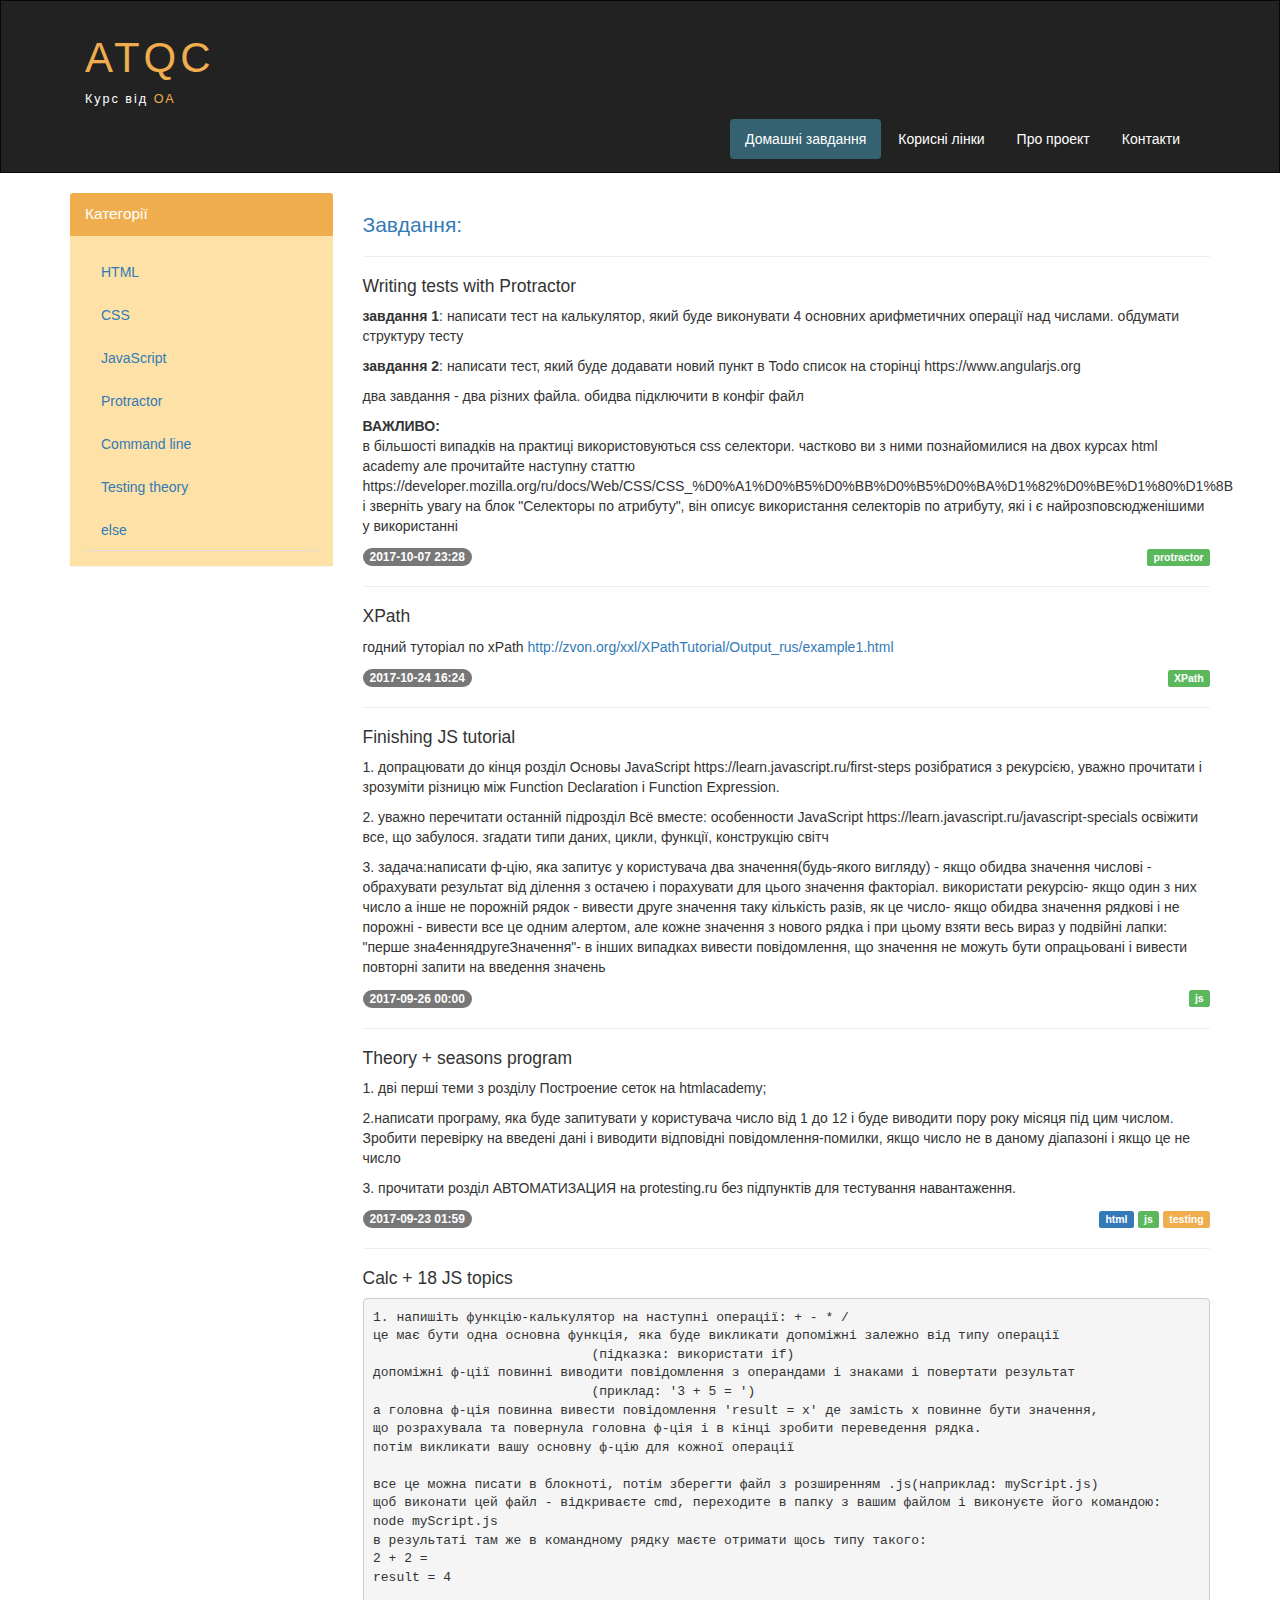
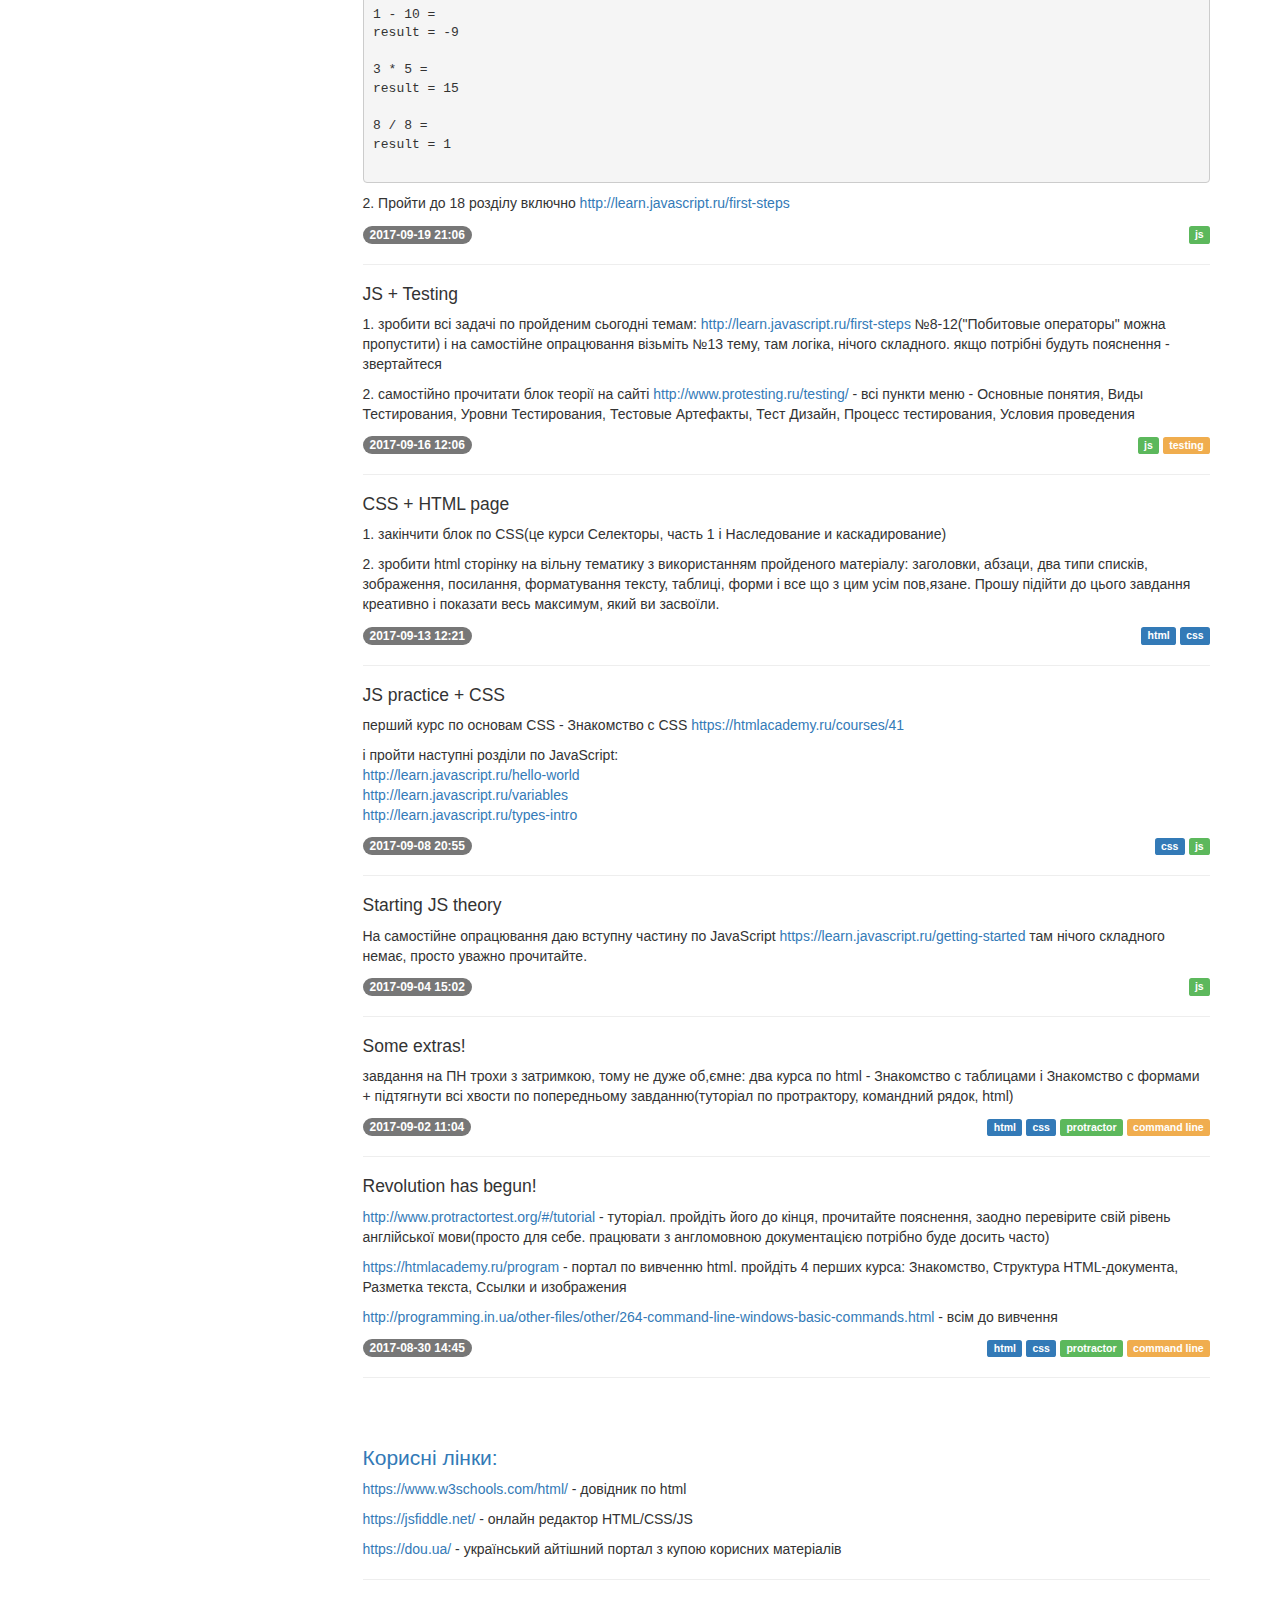
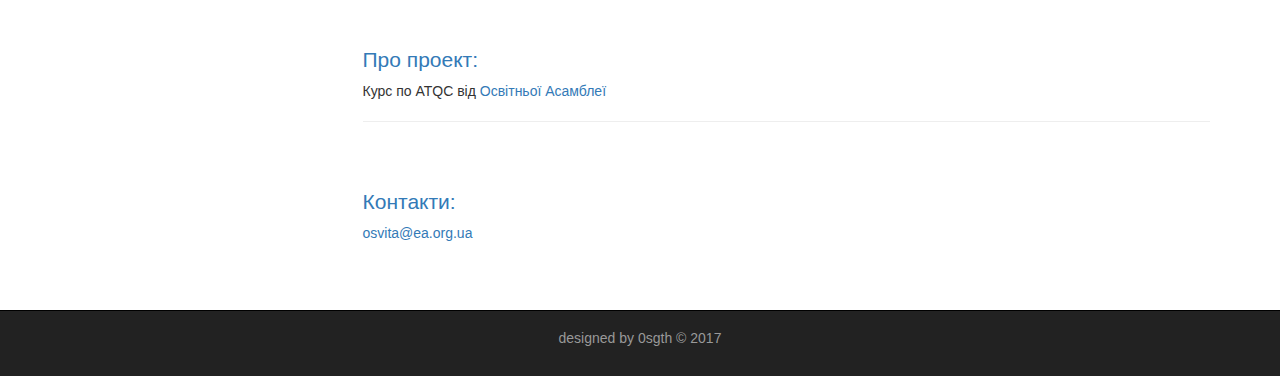
==== commit f75f18d7: "new task added" ====
--- a/index.html
+++ b/index.html
@@ -114,13 +114,18 @@
                     <hr>
 
                     <h3>Writing tests with Protractor</h3>
-                    <p>завдання 1: написати тест на калькулятор, який буде виконувати 4 основних арифметичних
+                    <p><b>завдання 1</b>: написати тест на калькулятор, який буде виконувати 4 основних арифметичних
                         операції над числами. обдумати структуру тесту</p>
-                    <p>завдання 2:
+                    <p><b>завдання 2</b>:
                         написати тест, який буде додавати новий пункт в Todo список на сторінці
                         https://www.angularjs.org</p>
                     <p>два завдання - два різних файла. обидва підключити в конфіг файл</p>
-
+                    <p><strong>ВАЖЛИВО:</strong><br>
+                        в більшості випадків на практиці використовуються css селектори.
+                        частково ви з ними познайомилися на двох курсах html academy але прочитайте наступну статтю
+                        https://developer.mozilla.org/ru/docs/Web/CSS/CSS_%D0%A1%D0%B5%D0%BB%D0%B5%D0%BA%D1%82%D0%BE%D1%80%D1%8B
+                        і зверніть увагу на блок "Селекторы по атрибуту", він описує використання селекторів по атрибуту,
+                        які і є найрозповсюдженішими у використанні</p>
                     <div>
                         <span class="badge">2017-10-07 23:28</span>
                         <div class="pull-right">
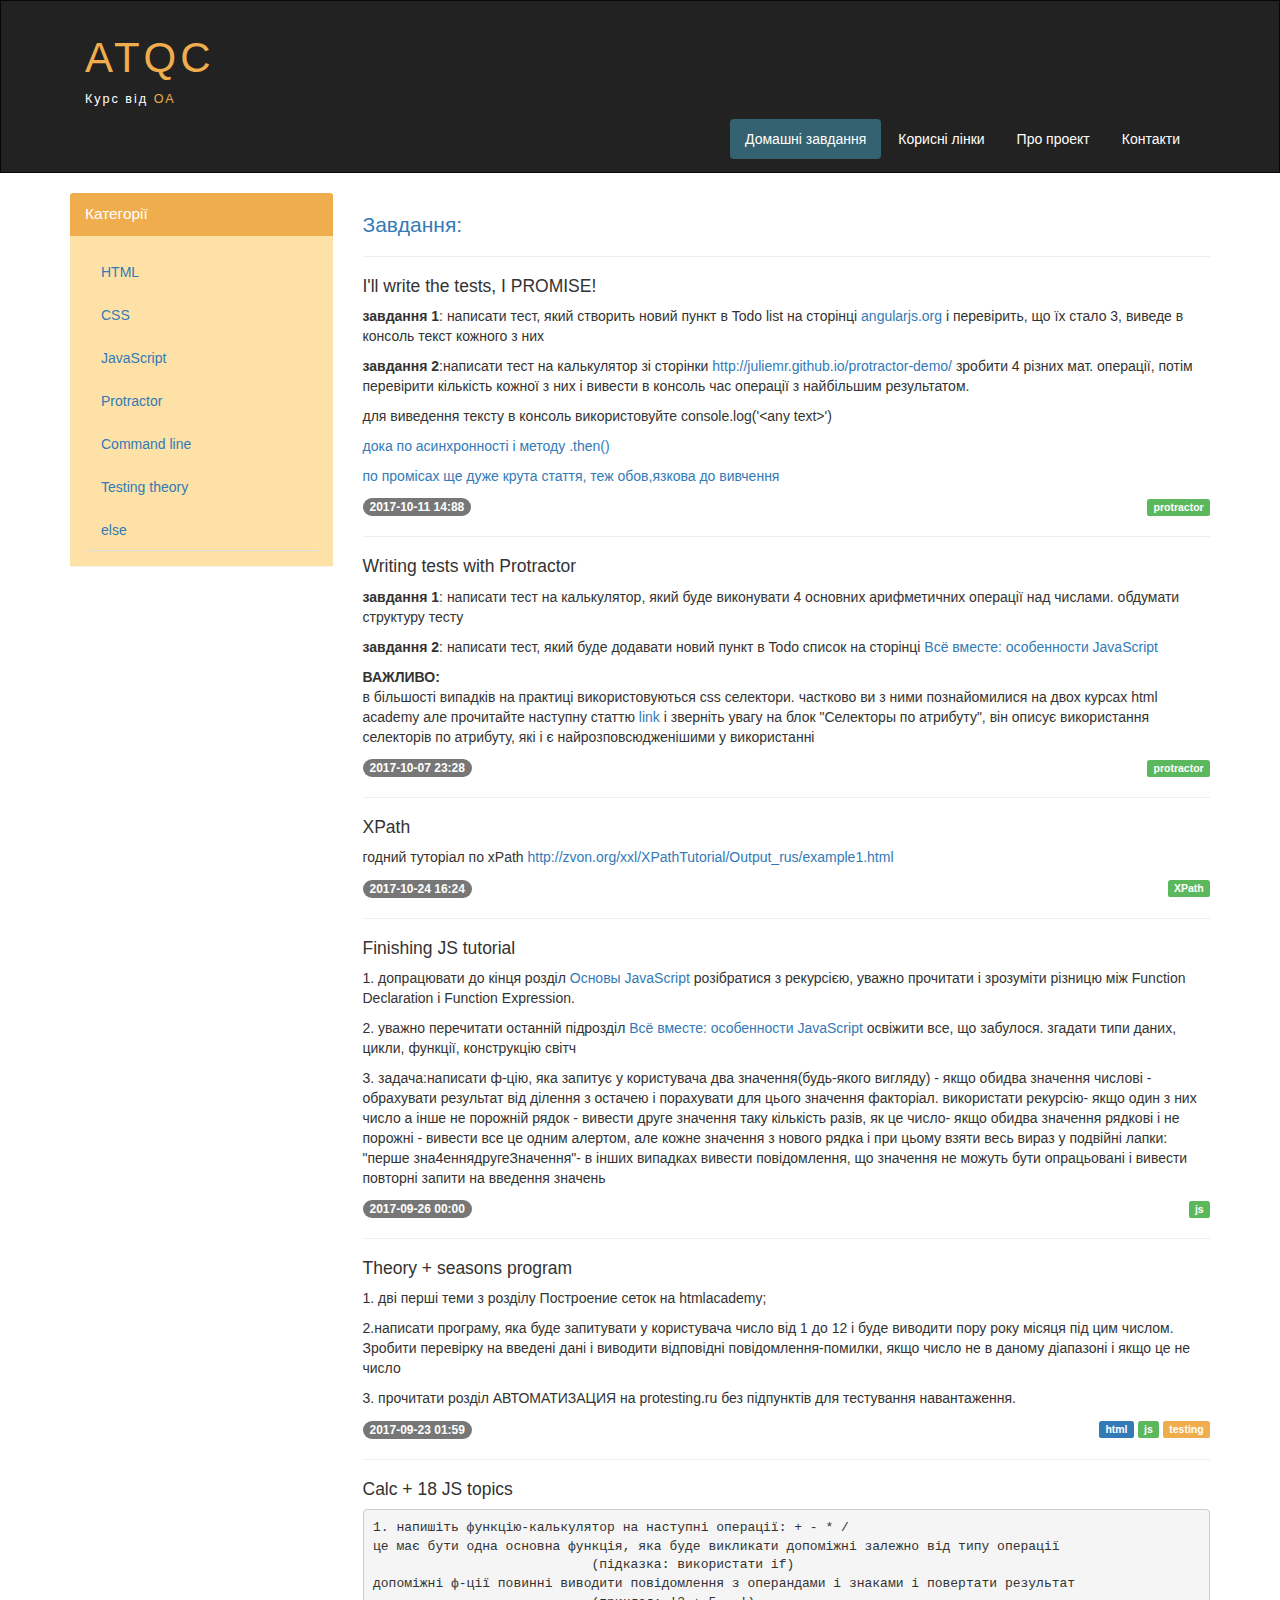
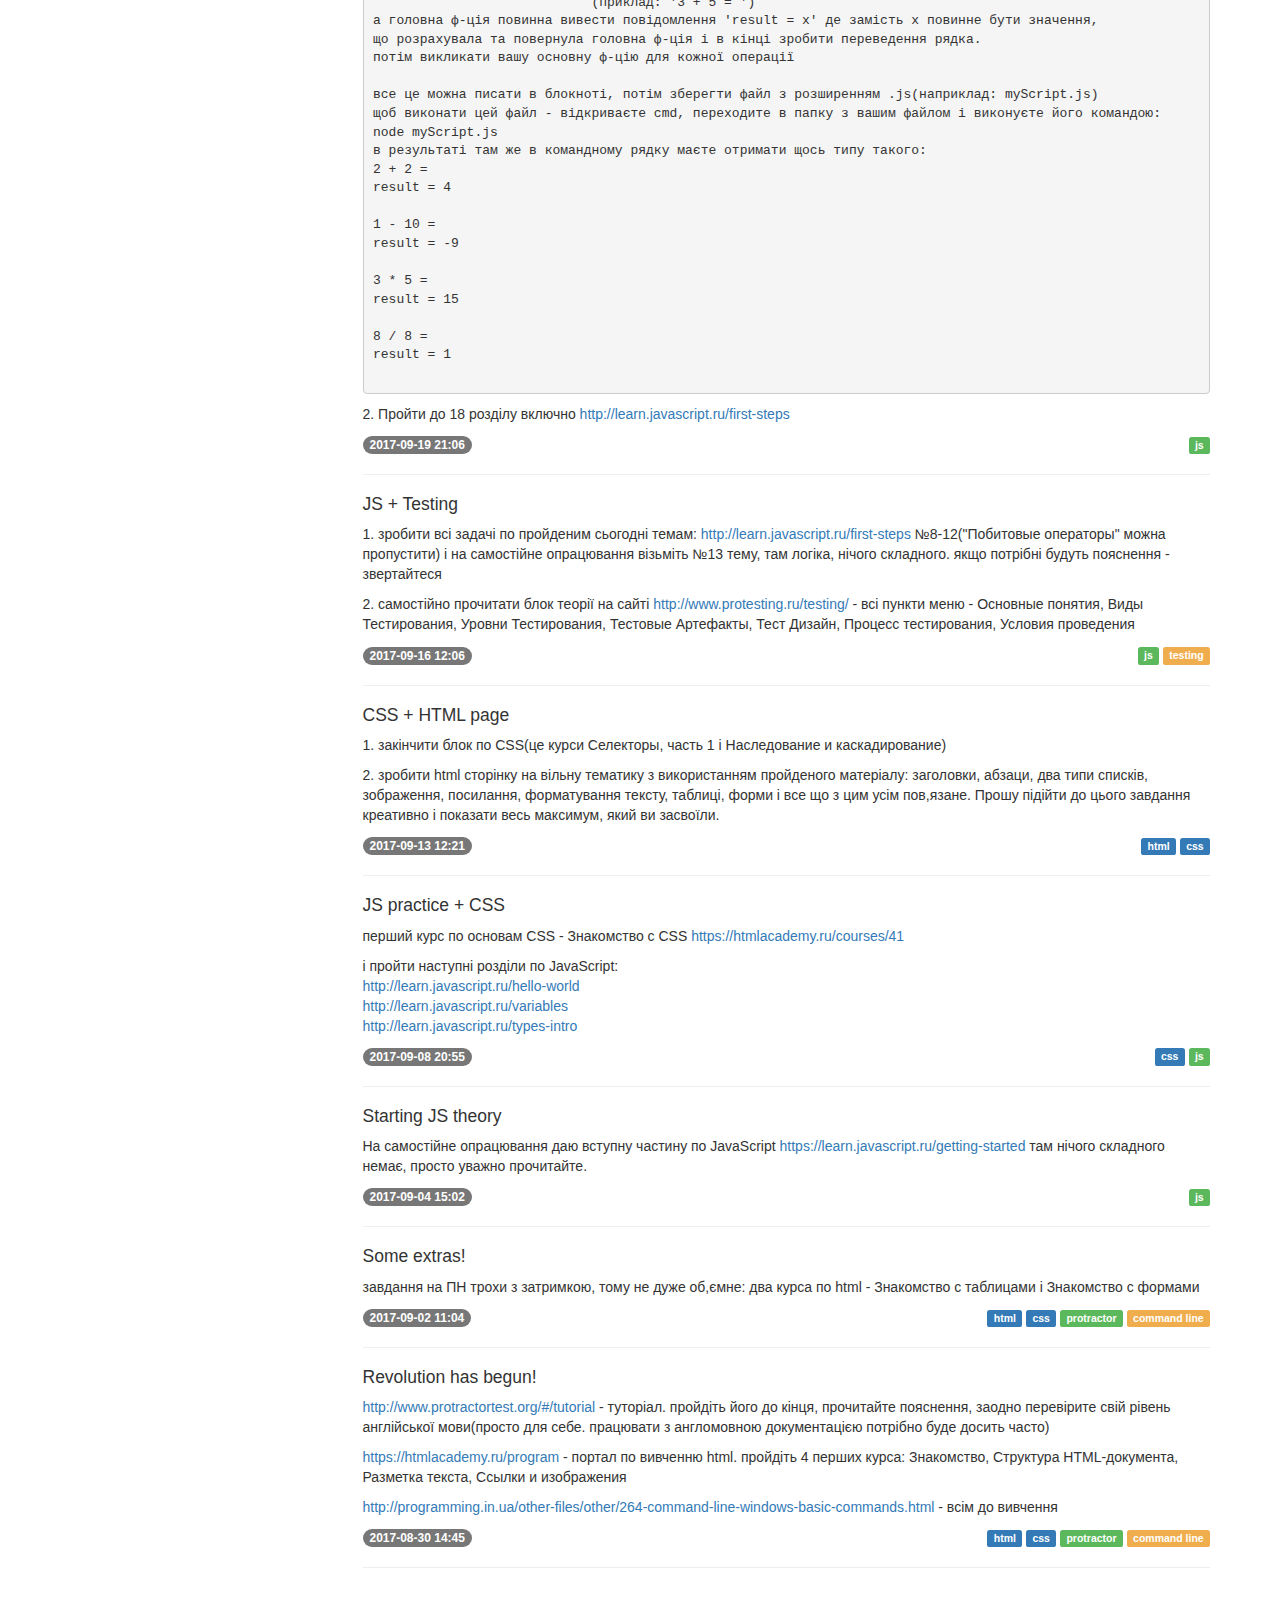
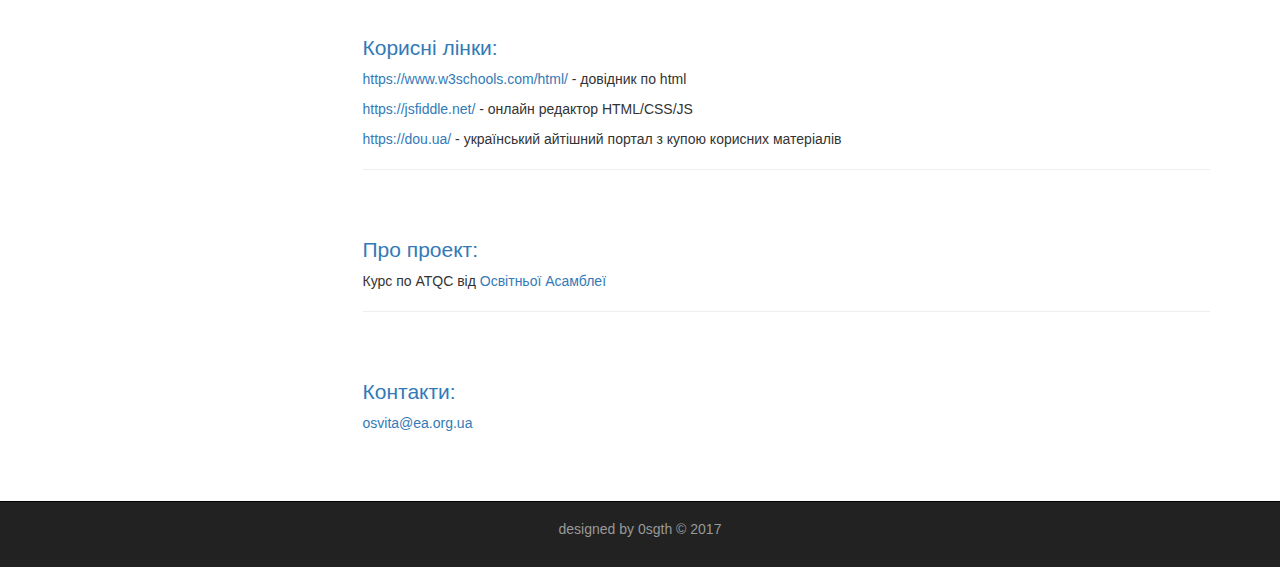
==== commit 4908e23e: "new task + minor changes" ====
--- a/index.html
+++ b/index.html
@@ -54,7 +54,8 @@
                             <li><a href="#About_project">Про проект</a></li>
                             <li><a href="#Contacts">Контакти</a></li>
                             <!--<li class="dropdown" id="menuLogin">
-                                <a class="dropdown-toggle" href="#" data-toggle="dropdown" id="navLogin">Увійти <span class="caret"></span></a>
+                                <a class="dropdown-toggle" href="#" data-toggle="dropdown" id="navLogin">Увійти
+                                <span class="caret"></span></a>
                                 <div class="dropdown-menu" style="padding:17px;">
                                     <form class="form" id="formLogin">
                                         <input name="username" id="username" type="text" placeholder="Логін">
@@ -67,9 +68,11 @@
                             <!--<div class="col-sm-3 col-md-3">
                                 <form class="navbar-form" role="search">
                                     <div class="input-group">
-                                        <input id="searchForm" type="text" class="form-control" placeholder="Пошук" name="q">
+                                        <input id="searchForm" type="text" class="form-control" placeholder="Пошук"
+                                        name="q">
                                         <div class="input-group-btn">
-                                            <button id="searchButton" class="btn btn-default" type="submit"><i class="glyphicon glyphicon-search"></i></button>
+                                            <button id="searchButton" class="btn btn-default" type="submit">
+                                            <i class="glyphicon glyphicon-search"></i></button>
                                         </div>
                                     </div>
                                 </form>
@@ -95,7 +98,10 @@
                     <h2 id="Tasks"><a href="#">Завдання:</a></h2>
                     <!--<hr>
                     <h3>Alice in Wonderland, part dos</h3>
-                    <p>'You ought to be ashamed of yourself for asking such a simple question,' added the Gryphon; and then they both sat silent and looked at poor Alice, who felt ready to sink into the earth. At last the Gryphon said to the Mock Turtle, 'Drive on, old fellow! Don't be all day about it!' and he went on in these words:
+                    <p>'You ought to be ashamed of yourself for asking such a simple question,' added the Gryphon;
+                    and then they both sat silent and looked at poor Alice, who felt ready to sink into the earth.
+                    At last the Gryphon said to the Mock Turtle, 'Drive on, old fellow! Don't be all day about it!' a
+                    nd he went on in these words:
                         'Yes, we went to school in the sea, though you mayn't believe it—'
                         'I never said I didn't!' interrupted Alice.
                         'You did,' said the Mock Turtle.</p>
@@ -111,6 +117,32 @@
                             <span class="label label-warning">testing</span>
                         </div>
                     </div>-->
+
+                    <hr>
+
+                    <h3>I'll write the tests, I PROMISE!</h3>
+                    <p><b>завдання 1</b>: написати тест, який створить новий пункт в Todo list на сторінці
+                        <a href=https://www.angularjs.org/">angularjs.org</a> і перевірить, що їх стало 3,
+                        виведе в консоль текст кожного з них</p>
+                    <p><b>завдання 2</b>:написати тест на калькулятор зі сторінки
+                        <a href="http://juliemr.github.io/protractor-demo/">
+                        http://juliemr.github.io/protractor-demo/</a> зробити 4 різних мат. операції,
+                        потім перевірити кількість кожної з них і вивести в консоль час операції
+                        з найбільшим результатом.
+                    </p>
+                    <p>для виведення тексту в консоль використовуйте console.log('&lt;any text&gt;')</p>
+                    <p><a href="https://developer.mozilla.org/ru/docs/Web/JavaScript/Reference/Global_Objects/Promise/
+                    then">дока по асинхронності і методу .then()</a></p>
+
+                    <p><a href="https://habrahabr.ru/company/mailru/blog/269465/">
+                        по промісах ще дуже крута стаття, теж обов,язкова до вивчення</a></p>
+                    <div>
+                        <span class="badge">2017-10-11 14:88</span>
+                        <div class="pull-right">
+                            <span class="label label-success">protractor</span>
+                        </div>
+                    </div>
+
                     <hr>
 
                     <h3>Writing tests with Protractor</h3>
@@ -118,12 +150,12 @@
                         операції над числами. обдумати структуру тесту</p>
                     <p><b>завдання 2</b>:
                         написати тест, який буде додавати новий пункт в Todo список на сторінці
-                        https://www.angularjs.org</p>
-                    <p>два завдання - два різних файла. обидва підключити в конфіг файл</p>
+                        <a href="https://www.angularjs.org">Всё вместе: особенности JavaScript</a></p>
                     <p><strong>ВАЖЛИВО:</strong><br>
                         в більшості випадків на практиці використовуються css селектори.
                         частково ви з ними познайомилися на двох курсах html academy але прочитайте наступну статтю
-                        https://developer.mozilla.org/ru/docs/Web/CSS/CSS_%D0%A1%D0%B5%D0%BB%D0%B5%D0%BA%D1%82%D0%BE%D1%80%D1%8B
+                        <a href="https://developer.mozilla.org/ru/docs/Web/CSS/
+                        CSS_%D0%A1%D0%B5%D0%BB%D0%B5%D0%BA%D1%82%D0%BE%D1%80%D1%8B">link</a>
                         і зверніть увагу на блок "Селекторы по атрибуту", він описує використання селекторів по атрибуту,
                         які і є найрозповсюдженішими у використанні</p>
                     <div>
@@ -150,9 +182,12 @@
                     <hr>
 
                     <h3>Finishing JS tutorial</h3>
-                    <p>1. допрацювати до кінця розділ Основы JavaScript https://learn.javascript.ru/first-steps
-                        розібратися з рекурсією, уважно прочитати і зрозуміти різницю між Function Declaration і Function Expression. </p>
-                    <p>2. уважно перечитати останній підрозділ Всё вместе: особенности JavaScript https://learn.javascript.ru/javascript-specials
+                    <p>1. допрацювати до кінця розділ
+                        <a href="https://learn.javascript.ru/first-steps">Основы JavaScript</a>
+                        розібратися з рекурсією, уважно прочитати і зрозуміти різницю між
+                        Function Declaration і Function Expression. </p>
+                    <p>2. уважно перечитати останній підрозділ
+                        <a href="https://learn.javascript.ru/javascript-specials">Всё вместе: особенности JavaScript</a>
                         освіжити все, що забулося. згадати типи даних, цикли, функції, конструкцію світч</p>
                     <p>3. задача:написати ф-цію, яка запитує у користувача два значення(будь-якого вигляду)
                         - якщо обидва значення числові - обрахувати результат від ділення з остачею
@@ -175,7 +210,9 @@
 
                     <h3>Theory + seasons program</h3>
                     <p>1. дві перші теми з розділу Построение сеток на htmlacademy; </p>
-                    <p>2.написати програму, яка буде запитувати у користувача число від 1 до 12 і буде виводити пору року місяця під цим числом. Зробити перевірку на введені дані і виводити відповідні повідомлення-помилки, якщо число не в даному діапазоні і якщо це не число</p>
+                    <p>2.написати програму, яка буде запитувати у користувача число від 1 до 12 і буде
+                        виводити пору року місяця під цим числом. Зробити перевірку на введені дані і
+                        виводити відповідні повідомлення-помилки, якщо число не в даному діапазоні і якщо це не число</p>
                     <p>3. прочитати розділ АВТОМАТИЗАЦИЯ на protesting.ru без підпунктів для тестування навантаження.
                     </p>
 
@@ -221,7 +258,8 @@
 
 
                     <p>
-                        2. Пройти до 18 розділу включно <a href="http://learn.javascript.ru/first-steps">http://learn.javascript.ru/first-steps</a>
+                        2. Пройти до 18 розділу включно
+                        <a href="http://learn.javascript.ru/first-steps">http://learn.javascript.ru/first-steps</a>
                     </p>
 
                     <div>
@@ -236,10 +274,14 @@
                     <h3>JS + Testing</h3>
                     <p>
                         1. зробити всі задачі по пройденим сьогодні темам:
-                        <a href="http://learn.javascript.ru/first-steps">http://learn.javascript.ru/first-steps</a> №8-12("Побитовые операторы" можна пропустити) і на самостійне опрацювання візьміть №13 тему, там логіка, нічого складного. якщо потрібні будуть пояснення - звертайтеся
+                        <a href="http://learn.javascript.ru/first-steps">http://learn.javascript.ru/first-steps</a>
+                        №8-12("Побитовые операторы" можна пропустити) і на самостійне опрацювання візьміть №13 тему,
+                        там логіка, нічого складного. якщо потрібні будуть пояснення - звертайтеся
                     </p>
                     <p>
-                        2. самостійно прочитати блок теорії на сайті <a href="http://www.protesting.ru/testing/">http://www.protesting.ru/testing/</a> - всі пункти меню - Основные понятия, Виды Тестирования, Уровни Тестирования, Тестовые Артефакты, Тест Дизайн, Процесс тестирования, Условия проведения
+                        2. самостійно прочитати блок теорії на сайті <a href="http://www.protesting.ru/testing/">
+                        http://www.protesting.ru/testing/</a> - всі пункти меню - Основные понятия, Виды Тестирования,
+                        Уровни Тестирования, Тестовые Артефакты, Тест Дизайн, Процесс тестирования, Условия проведения
                     </p>
 
                     <div>
@@ -254,7 +296,10 @@
 
                     <h3>CSS + HTML page</h3>
                     <p>1. закінчити блок по CSS(це курси Селекторы, часть 1 і Наследование и каскадирование)</p>
-                    <p>2. зробити html сторінку на вільну тематику з використанням пройденого матеріалу: заголовки, абзаци, два типи списків, зображення, посилання, форматування тексту, таблиці, форми і все що з цим усім пов,язане. Прошу підійти до цього завдання креативно і показати весь максимум, який ви засвоїли.
+                    <p>2. зробити html сторінку на вільну тематику з використанням пройденого матеріалу: заголовки,
+                        абзаци, два типи списків, зображення, посилання, форматування тексту, таблиці, форми і все що з
+                        цим усім пов,язане. Прошу підійти до цього завдання креативно і показати весь максимум,
+                        який ви засвоїли.
                     </p>
 
                     <div>
@@ -268,7 +313,8 @@
                     <hr>
 
                     <h3>JS practice + CSS</h3>
-                    <p>перший курс по основам CSS - Знакомство с CSS <a href="https://htmlacademy.ru/courses/41">https://htmlacademy.ru/courses/41</a></p>
+                    <p>перший курс по основам CSS - Знакомство с CSS <a href="https://htmlacademy.ru/courses/41">
+                        https://htmlacademy.ru/courses/41</a></p>
                     <p>і пройти наступні розділи по JavaScript:<br>
                         <a href="http://learn.javascript.ru/hello-world">http://learn.javascript.ru/hello-world</a><br>
                         <a href="http://learn.javascript.ru/variables">http://learn.javascript.ru/variables</a><br>
@@ -285,7 +331,9 @@
                     <hr>
 
                     <h3>Starting JS theory</h3>
-                    <p>На самостійне опрацювання даю вступну частину по JavaScript <a href="https://learn.javascript.ru/getting-started">https://learn.javascript.ru/getting-started</a> там нічого складного немає, просто уважно прочитайте.</p>
+                    <p>На самостійне опрацювання даю вступну частину по JavaScript
+                        <a href="https://learn.javascript.ru/getting-started">https://learn.javascript.ru/getting-started</a>
+                        там нічого складного немає, просто уважно прочитайте.</p>
 
                     <div>
                         <span class="badge">2017-09-04 15:02</span>
@@ -297,8 +345,8 @@
                     <hr>
 
                     <h3>Some extras!</h3>
-                    <p>завдання на ПН трохи з затримкою, тому не дуже об,ємне: два курса по html - Знакомство с таблицами і Знакомство с формами
-                        + підтягнути всі хвости по попередньому завданню(туторіал по протрактору, командний рядок, html)</p>
+                    <p>завдання на ПН трохи з затримкою, тому не дуже об,ємне: два курса по html - Знакомство с таблицами
+                        і Знакомство с формами</p>
 
                     <div>
                         <span class="badge">2017-09-02 11:04</span>
@@ -313,9 +361,15 @@
                     <hr>
 
                     <h3>Revolution has begun!</h3>
-                    <p><a href="http://www.protractortest.org/#/tutorial">http://www.protractortest.org/#/tutorial</a> - туторіал. пройдіть його до кінця, прочитайте пояснення, заодно перевірите свій рівень англійської мови(просто для себе. працювати з англомовною документацією потрібно буде досить часто)</p>
-                    <p><a href="https://htmlacademy.ru/program">https://htmlacademy.ru/program</a> - портал по вивченню html. пройдіть 4 перших курса: Знакомство, Структура HTML-документа, Разметка текста, Ссылки и изображения</p>
-                    <p><a href="http://programming.in.ua/other-files/other/264-command-line-windows-basic-commands.html">http://programming.in.ua/other-files/other/264-command-line-windows-basic-commands.html</a> - всім до вивчення</p>
+                    <p><a href="http://www.protractortest.org/#/tutorial">http://www.protractortest.org/#/tutorial</a>
+                        - туторіал. пройдіть його до кінця, прочитайте пояснення, заодно перевірите свій рівень
+                        англійської мови(просто для себе. працювати з англомовною документацією потрібно буде досить часто)</p>
+                    <p><a href="https://htmlacademy.ru/program">https://htmlacademy.ru/program</a> - портал по вивченню
+                        html. пройдіть 4 перших курса: Знакомство, Структура HTML-документа, Разметка текста,
+                        Ссылки и изображения</p>
+                    <p><a href="http://programming.in.ua/other-files/other/264-command-line-windows-basic-commands.html">
+                        http://programming.in.ua/other-files/other/264-command-line-windows-basic-commands.html</a>
+                        - всім до вивчення</p>
 
                     <div>
                         <span class="badge">2017-08-30 14:45</span>
@@ -334,7 +388,8 @@
                         <h2 id="Useful_Links"><a href="#Useful_Links">Корисні лінки:</a></h2>
                         <p><a href="https://www.w3schools.com/html/">https://www.w3schools.com/html/</a> - довідник по html</p>
                         <p><a href="https://jsfiddle.net">https://jsfiddle.net/</a> - онлайн редактор HTML/CSS/JS</p>
-                        <p><a href="https://dou.ua/">https://dou.ua/</a> - український айтішний портал з купою корисних матеріалів</p>
+                        <p><a href="https://dou.ua/">https://dou.ua/</a>
+                            - український айтішний портал з купою корисних матеріалів</p>
                     </div>
                     <hr>
 
@@ -371,7 +426,8 @@
                               <input type="search" class="form-control input-lg" placeholder="Ваш запит">
 
                               <div class="input-group-btn">
-                                <button class="btn btn-default btn-lg" type="submit"><i class="glyphicon glyphicon-search"></i></button>
+                                <button class="btn btn-default btn-lg" type="submit">
+                                <i class="glyphicon glyphicon-search"></i></button>
                               </div>
                             </div>
                           </div>
@@ -395,7 +451,9 @@
                                 <!--<li>
 
                                 <li role="presentation" class="dropdown">
-                                    <a class="dropdown-toggle" data-toggle="dropdown" href="#" role="button" aria-haspopup="true" aria-expanded="false">Розділ з підрозділами<span class="caret"></span></a>
+                                    <a class="dropdown-toggle" data-toggle="dropdown" href="#" role="button"
+                                    aria-haspopup="true" aria-expanded="false">Розділ з підрозділами<span class="caret">
+                                    </span></a>
                                     <ul class="dropdown-menu">
                                         <li><a href="#">Прикольні штучки</a></li>
                                         <li><a href="#">Прикольні дрючки</a></li>
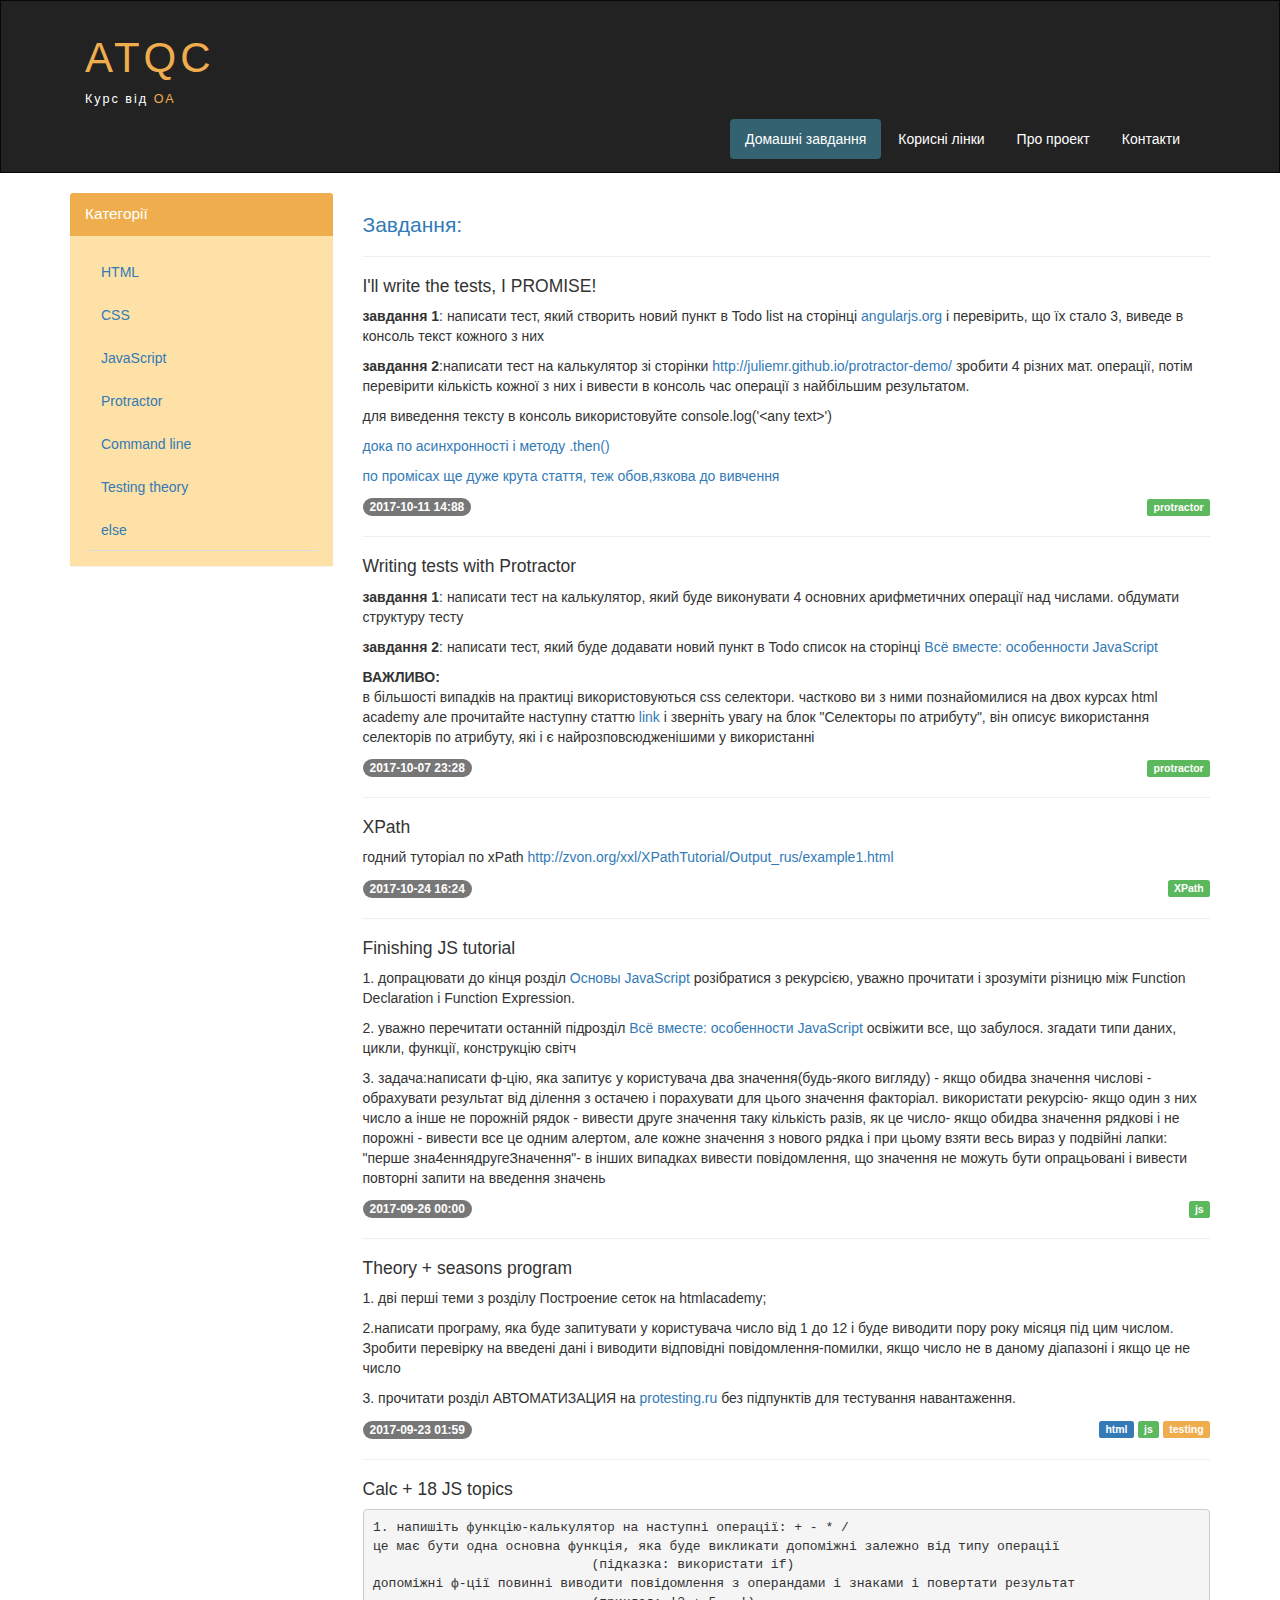
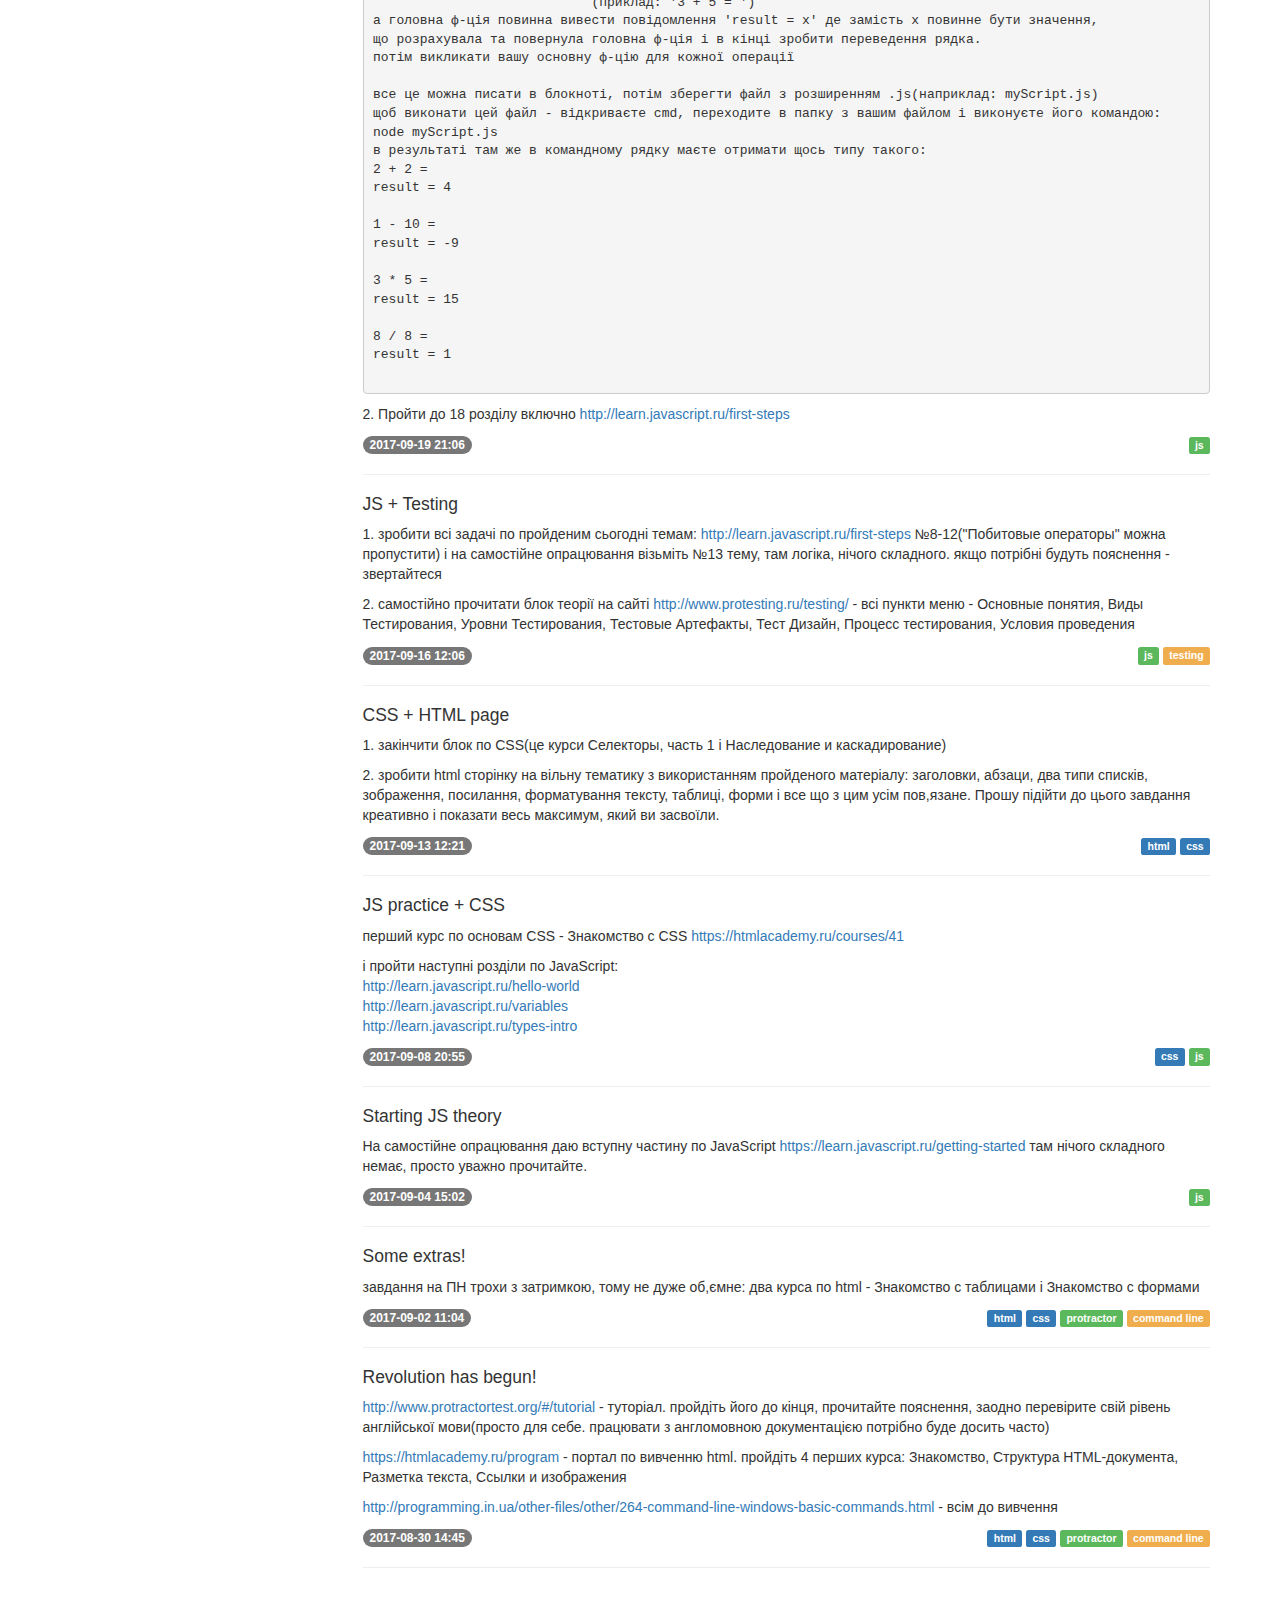
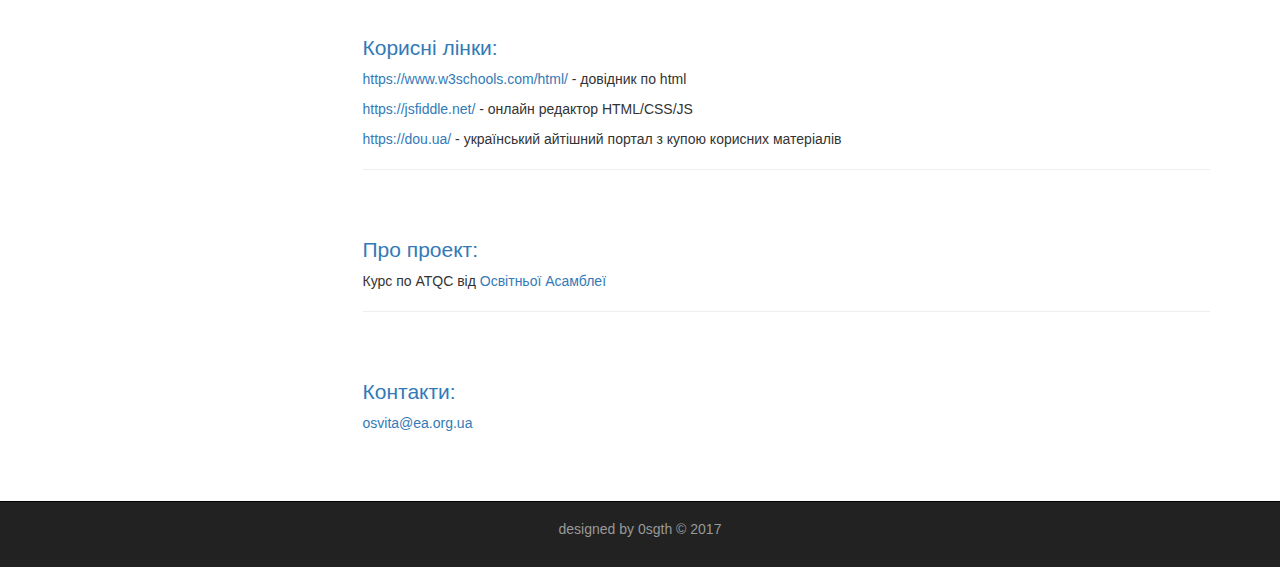
==== commit 9d1f75e8: "minor changes" ====
--- a/index.html
+++ b/index.html
@@ -213,7 +213,8 @@
                     <p>2.написати програму, яка буде запитувати у користувача число від 1 до 12 і буде
                         виводити пору року місяця під цим числом. Зробити перевірку на введені дані і
                         виводити відповідні повідомлення-помилки, якщо число не в даному діапазоні і якщо це не число</p>
-                    <p>3. прочитати розділ АВТОМАТИЗАЦИЯ на protesting.ru без підпунктів для тестування навантаження.
+                    <p>3. прочитати розділ АВТОМАТИЗАЦИЯ на <a href="http://protesting.ru">protesting.ru</a>
+                        без підпунктів для тестування навантаження.
                     </p>
 
                     <div>
